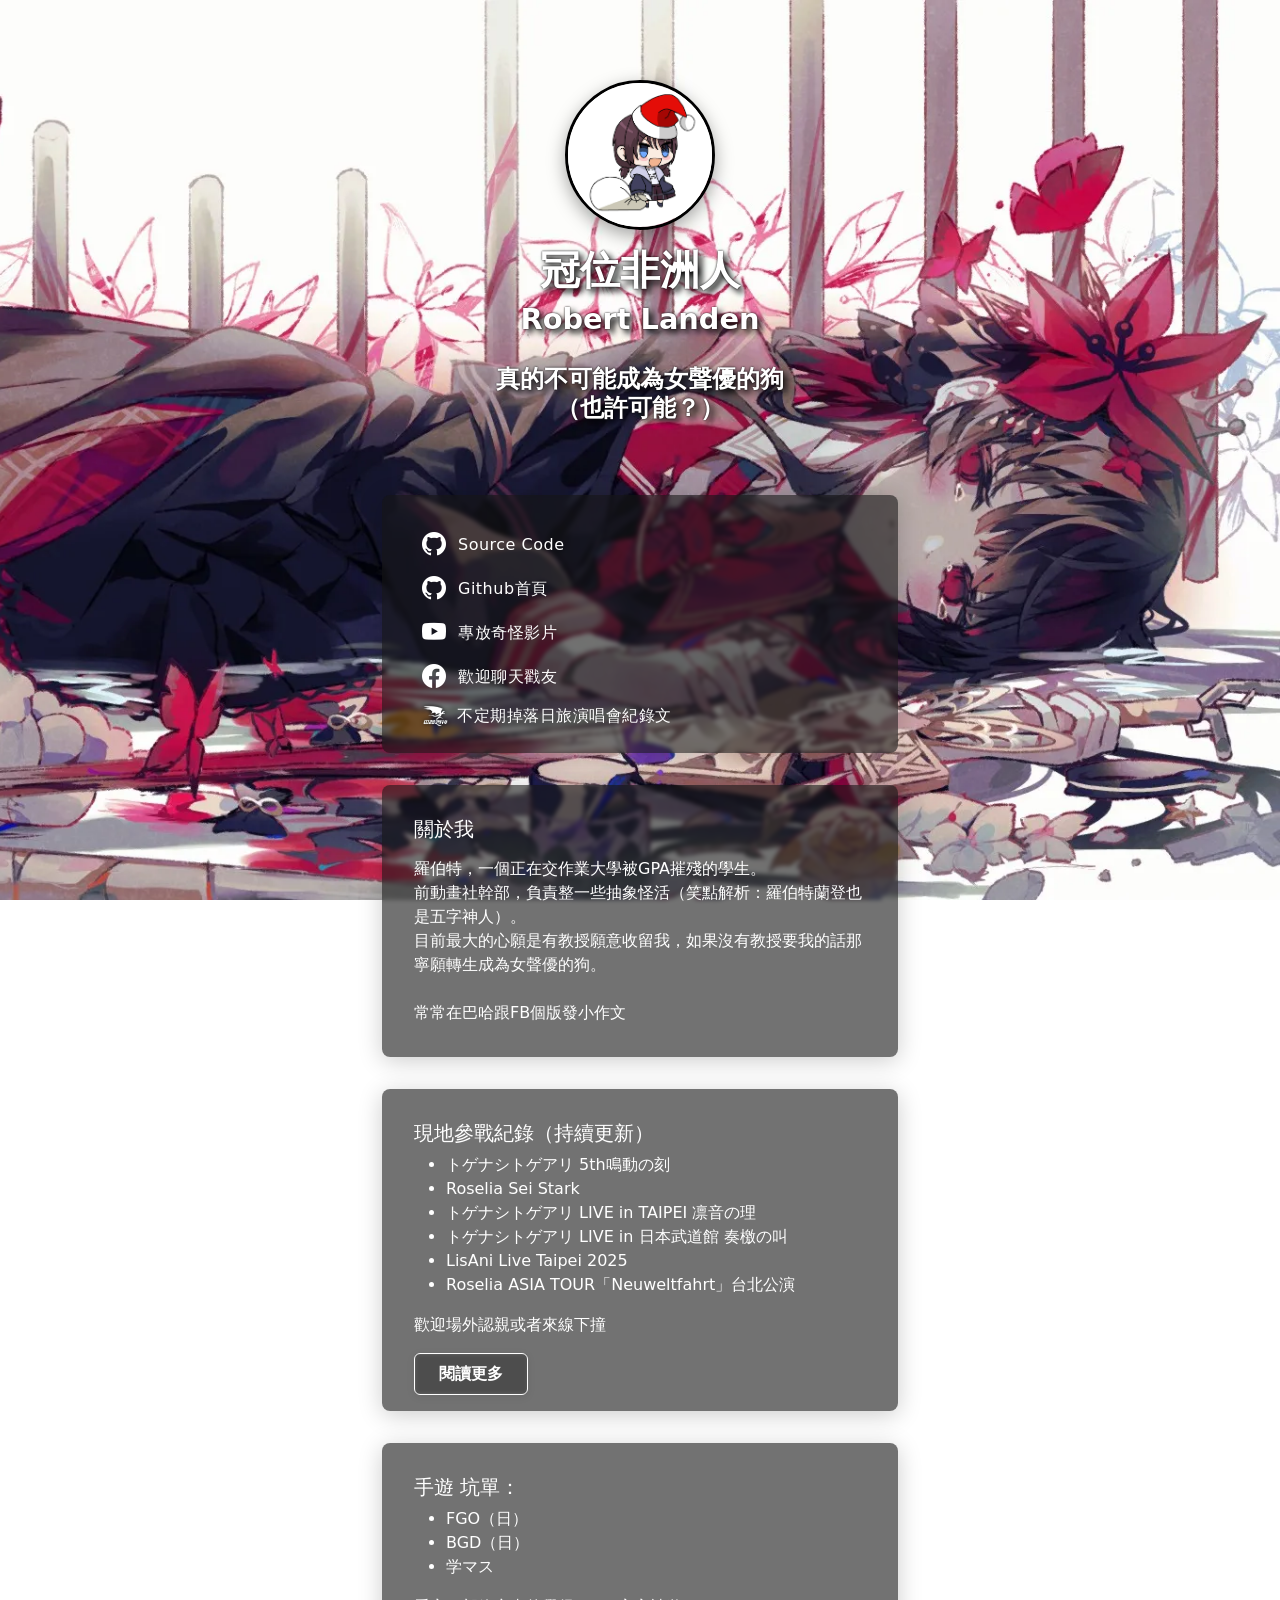
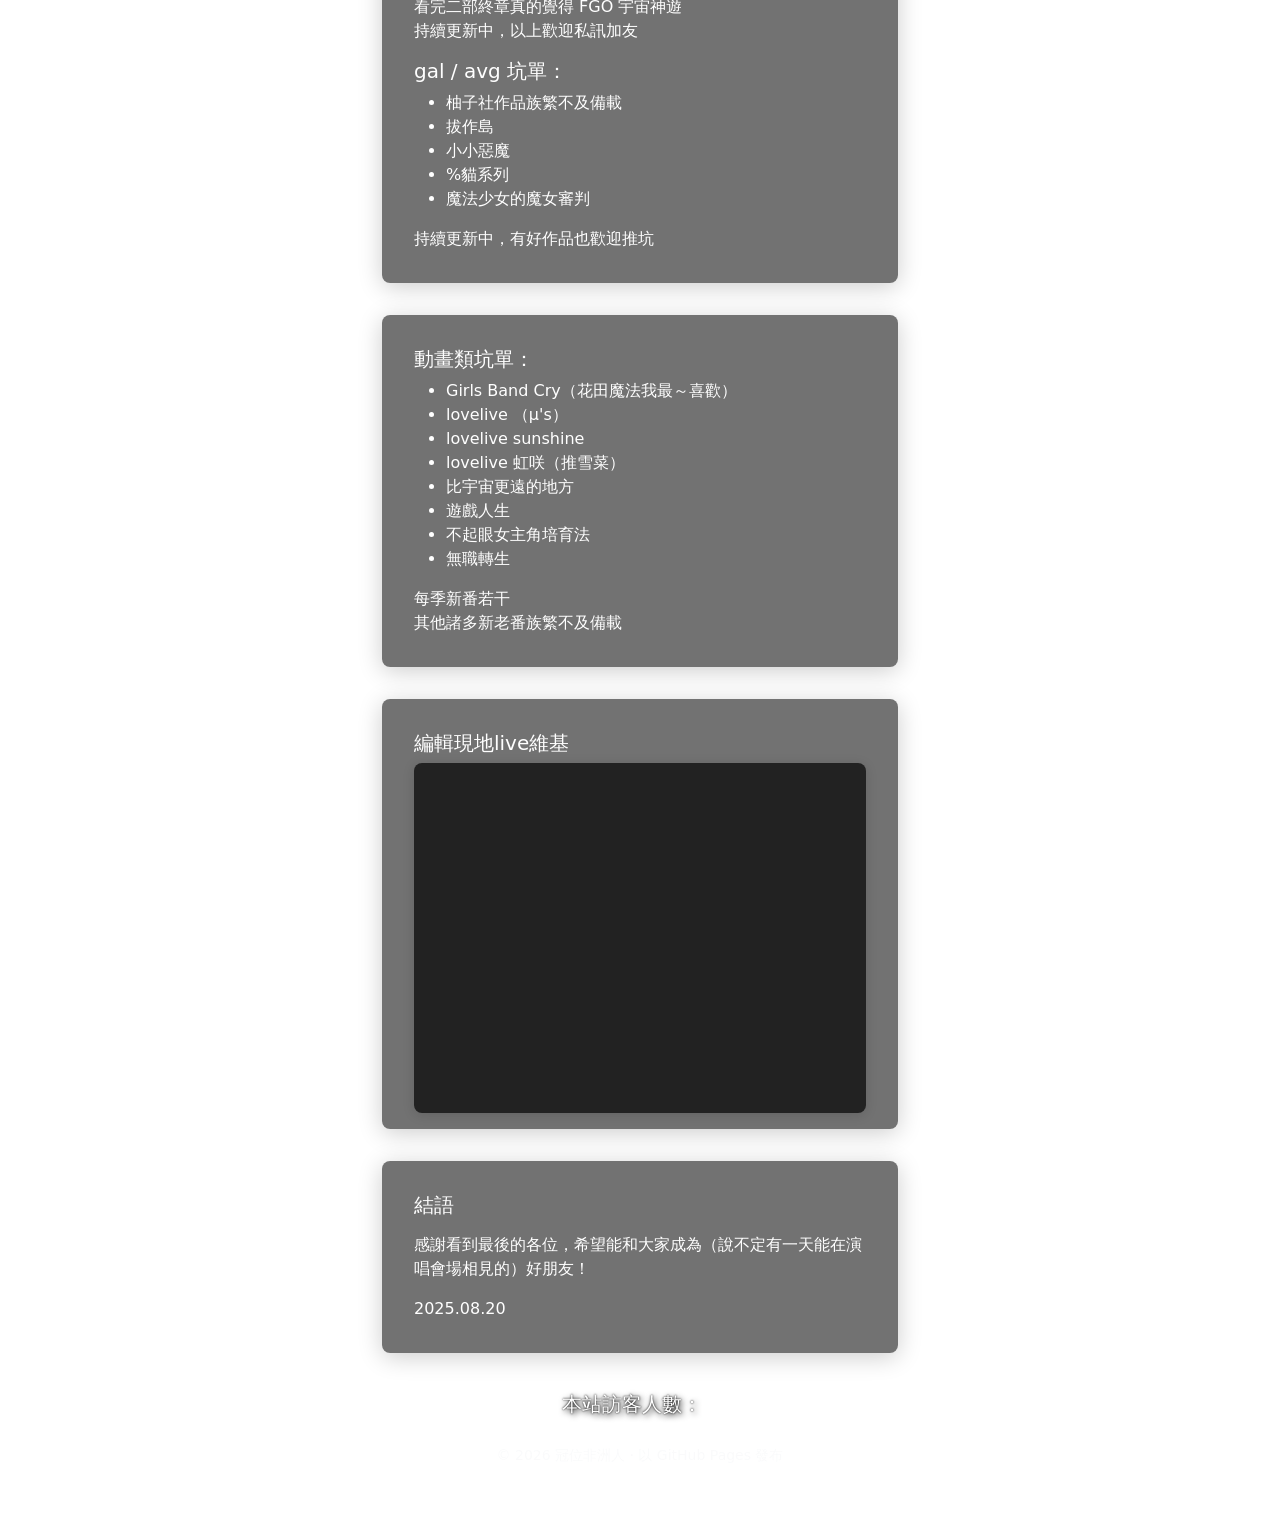
==== index.html @ 4ce4edcc "Update Roselia Live" ====
<!doctype html>
<html lang="zh-Hant">
<head>
  <meta charset="utf-8">
  <meta name="viewport" content="width=device-width, initial-scale=1">
  <title>個人簡介｜冠位非洲人</title>
  <link href="https://cdn.jsdelivr.net/npm/bootstrap@5.3.3/dist/css/bootstrap.min.css" rel="stylesheet">
  <link rel="stylesheet" href="https://cdn.jsdelivr.net/npm/bootstrap-icons@1.11.3/font/bootstrap-icons.min.css">
  <style>
    body {
      background-image: url('assets/profile_bg.webp'); /* 桌面版背景 */
      background-size: cover;
      background-position: right center;
      background-repeat: no-repeat;
      background-attachment: fixed;
      min-height: 100vh;
    }
    .general-block {
      background: rgba(20,20,20,0.6);
      color: #fff;
      border-radius: 0.5rem;
      box-shadow: 0 4px 24px rgba(0,0,0,0.2);
      margin-bottom: 2rem;
      padding: 2rem 2rem 1rem 2rem;
      backdrop-filter: blur(2px);
    }
    .profile-block {
      background: rgba(30,30,30,0);
      color: #fff;
      border-radius: 1.5rem;
      box-shadow: 0 4px 24px rgba(0,0,0,0);
      margin-bottom: 2rem;
      padding: 2rem 1.5rem;
      backdrop-filter: blur(0px);
    }
    .profile-block * {
      font-weight: bold !important;
      text-shadow: 4px 4px 6px #000, 0 0 2px #000;
    }
    .about-social-list {
      list-style: none;
      padding: 0;
      margin: 0;
    }
    .about-social-item {
      display: flex;
      align-items: center;
      margin-bottom: 0.5rem;
      color: #fff;
    }
    .about-social-item i {
      font-size: 1.5rem;
      margin-right: 0.75rem;
      min-width: 1.5rem;
    }
    .about-social-intro {
      font-size: 1rem;
      color: #fff;
      font-weight: 500;
      letter-spacing: 0.5px;
    }
    .litlink-social a {
      color: #fff;
      font-size: 2rem;
      margin: 0 0.5rem;
      transition: color 0.2s;
    }
    .litlink-social a:hover {
      color: #ffd700;
    }
    .litlink-avatar {
      width: 150px;
      height: 150px;
      object-fit: cover;
      border-radius: 50%;
      /*border: 0px solid #fff;*/
      /*black circular frame:*/
      border: 3px solid #000;
      box-shadow: 0 6px 18px rgba(0,0,0,0.35);
      margin-bottom: 1rem;
    }
    .litlink-id {
      font-size: 1.8rem;
      color: #fff;
      margin-top: 0.25rem;
    }
  </style>
</head>
<body>
  <div class="container py-5" style="max-width: 540px;">
    <!-- Profile Block -->
    <div class="profile-block text-center">
      <!-- <img src="assets/rina.webp" alt="個人照片" class="litlink-avatar" onerror="this.style.display='none'"> -->
      <img src="assets/nina_padoru.webp" alt="個人照片" class="litlink-avatar" onerror="this.style.display='none'">
      <h1 class="h1 mb-1">冠位非洲人</h1>
      <div class="litlink-id">Robert Landen</div>
      <p class="h4 mt-4">真的不可能成為女聲優的狗<br>（也許可能？）</p>
    </div>
    <!-- Social Links Block -->
    <div class="general-block text-center litlink-social">
      <ul class="about-social-list">
        <li class="about-social-item">
          <a href="https://github.com/kevinwei1029/kevinwei1029.github.io" target="_blank" style="display:flex;align-items:center;text-decoration:none;color:#fff;">
            <i class="bi bi-github"></i><span class="about-social-intro">Source Code</span>
          </a>
        </li>
        <li class="about-social-item">
          <a href="https://github.com/kevinwei1029" target="_blank" style="display:flex;align-items:center;text-decoration:none;color:#fff;">
            <i class="bi bi-github"></i><span class="about-social-intro">Github首頁</span>
          </a>
        </li>
        <li class="about-social-item">
          <a href="https://www.youtube.com/@kevinwei4136/videos" target="_blank" style="display:flex;align-items:center;text-decoration:none;color:#fff;">
            <i class="bi bi-youtube"></i><span class="about-social-intro">專放奇怪影片</span>
          </a>
        </li>
        <li class="about-social-item">
          <a href="https://www.facebook.com/robert.landen.583" target="_blank" style="display:flex;align-items:center;text-decoration:none;color:#fff;">
            <i class="bi bi-facebook"></i><span class="about-social-intro">歡迎聊天戳友</span>
          </a>
        </li>
        <li class="about-social-item">
          <a href="https://home.gamer.com.tw/profile/index_creation.php?owner=Kevin0256" target="_blank" style="display:flex;align-items:center;text-decoration:none;color:#fff;">
            <img src="assets/bahaLOGO_1.png" alt="巴哈姆特LOGO" style="width: 1.65rem; height: 1.65rem; margin-right: 0.55rem; display: inline-block; vertical-align: middle; filter: drop-shadow(0 0 2px #000);">
            <span class="about-social-intro">不定期掉落日旅演唱會紀錄文</span>
          </a>
        </li>
      </ul>
    </div>
    <!-- About Block -->
    <div class="general-block">
      <h2 class="h5">關於我</h2>
      <p class="mt-3">羅伯特，一個正在交作業大學被GPA摧殘的學生。<br>
        前動畫社幹部，負責整一些抽象怪活（笑點解析：羅伯特蘭登也是五字神人）。<br>
        目前最大的心願是有教授願意收留我，如果沒有教授要我的話那寧願轉生成為女聲優的狗。<br>
        <br>
        常常在巴哈跟FB個版發小作文
      </p>
    </div>
    <!-- Activities Block -->
    <div class="general-block">
      <h2 class="h5">現地參戰紀錄（持續更新）</h2>
      <ul>
        <li>トゲナシトゲアリ 5th鳴動の刻</li>
        <li>Roselia Sei Stark</li>
        <li>トゲナシトゲアリ LIVE in TAIPEI 凛音の理</li>
        <li>トゲナシトゲアリ LIVE in 日本武道館 奏檄の叫</li>
        <li>LisAni Live Taipei 2025</li>
        <li>Roselia ASIA TOUR「Neuweltfahrt」台北公演</li>
      </ul>
        <p>歡迎場外認親或者來線下撞</p>
        <a href="docs/live.html" class="btn btn-outline-light" style="background:rgba(255,255,255,0.1);border:1.5px solid #fff;color:#fff;font-weight:bold;backdrop-filter:blur(2px);box-shadow:0 2px 8px rgba(0,0,0,0.08);padding:0.5rem 1.5rem;transition:background 0.2s;">
            閱讀更多
        </a>
    </div>
    <!-- Games Block -->
    <div class="general-block">
      <h2 class="h5">手遊 坑單：</h2>
      <ul>
        <li>FGO（日）</li>
        <li>BGD（日）</li>
        <li>学マス</li>
      </ul>
        <p>看完二部終章真的覺得 FGO 宇宙神遊<br>持續更新中，以上歡迎私訊加友</p>
      <h2 class="h5">gal / avg 坑單：</h2>
      <ul>
        <li>柚子社作品族繁不及備載</li>
        <li>拔作島</li>
        <li>小小惡魔</li>
        <li>%貓系列</li>
        <li>魔法少女的魔女審判</li>
      </ul>
        <p>持續更新中，有好作品也歡迎推坑</p>
    </div>
    <!-- Anime Block -->
    <div class="general-block">
      <h2 class="h5">動畫類坑單：</h2>
      <ul>
        <li>Girls Band Cry（花田魔法我最～喜歡）</li>
        <li>lovelive （μ's）</li>
        <li>lovelive sunshine</li>
        <li>lovelive 虹咲（推雪菜）</li>
        <li>比宇宙更遠的地方</li>
        <li>遊戲人生</li>
        <li>不起眼女主角培育法</li>
        <li>無職轉生</li>
        </ul>
      <p>每季新番若干<br>
      其他諸多新老番族繁不及備載</p>
    </div>
    <!-- Embed Website Block -->
    <div class="general-block">
      <h2 class="h5">編輯現地live維基</h2>
      <div style="width:100%;height:350px;overflow:hidden;border-radius:0.5rem;box-shadow:0 2px 12px rgba(0,0,0,0.15);background:#222;">
        <iframe src="https://live.canaria.cc" style="width:100%;height:100%;border:none;" allowfullscreen loading="lazy"></iframe>
      </div>
    </div>
    <!-- Ending Block -->
    <div class="general-block">
      <h2 class="h5">結語</h2>
      <p class="mt-3">感謝看到最後的各位，希望能和大家成為（說不定有一天能在演唱會場相見的）好朋友！</p>
      <p class="mt-3" id="lastUpdateDate">載入中...</p>
    </div>
    <!-- Visitor Counter Block -->
    <div class="litlink-block text-center" style="margin-bottom:1.5rem;">
  <span class="h5" style="color:#fff;margin-right:0.5rem;text-shadow:2px 2px 6px #000,0 0 2px #000;">本站訪客人數：</span>
  <span id="busuanzi_value_site_uv" style="font-size:1.5rem;font-weight:bold;color:#fff;margin-left:0.5rem;text-shadow:2px 2px 6px #000,0 0 2px #000;"></span>
    </div>
    <!-- Footer -->
    <div class="text-center text-light small mt-4" style="opacity:0.7;">
      © <span id="y"></span> 冠位非洲人 · 以 GitHub Pages 發布
    </div>
  </div>
  <script src="https://cdn.jsdelivr.net/npm/bootstrap@5.3.3/dist/js/bootstrap.bundle.min.js"></script>
  <script src="https://busuanzi.ibruce.info/busuanzi/2.3/busuanzi.pure.mini.js"></script>
  <script>
    document.getElementById('y').textContent=new Date().getFullYear();

    // 透過 GitHub API 獲取倉庫最後更新時間
    fetch('https://api.github.com/repos/kevinwei1029/kevinwei1029.github.io')
      .then(response => response.json())
      .then(data => {
        const lastUpdate = new Date(data.updated_at);
        const formattedDate = lastUpdate.getFullYear() + '.' +
          String(lastUpdate.getMonth() + 1).padStart(2, '0') + '.' +
          String(lastUpdate.getDate()).padStart(2, '0');
        document.getElementById('lastUpdateDate').textContent = formattedDate;
      })
      .catch(error => {
        console.error('無法獲取更新時間:', error);
        document.getElementById('lastUpdateDate').textContent = '2025.08.20';
      });
  </script>
</body>
</html>
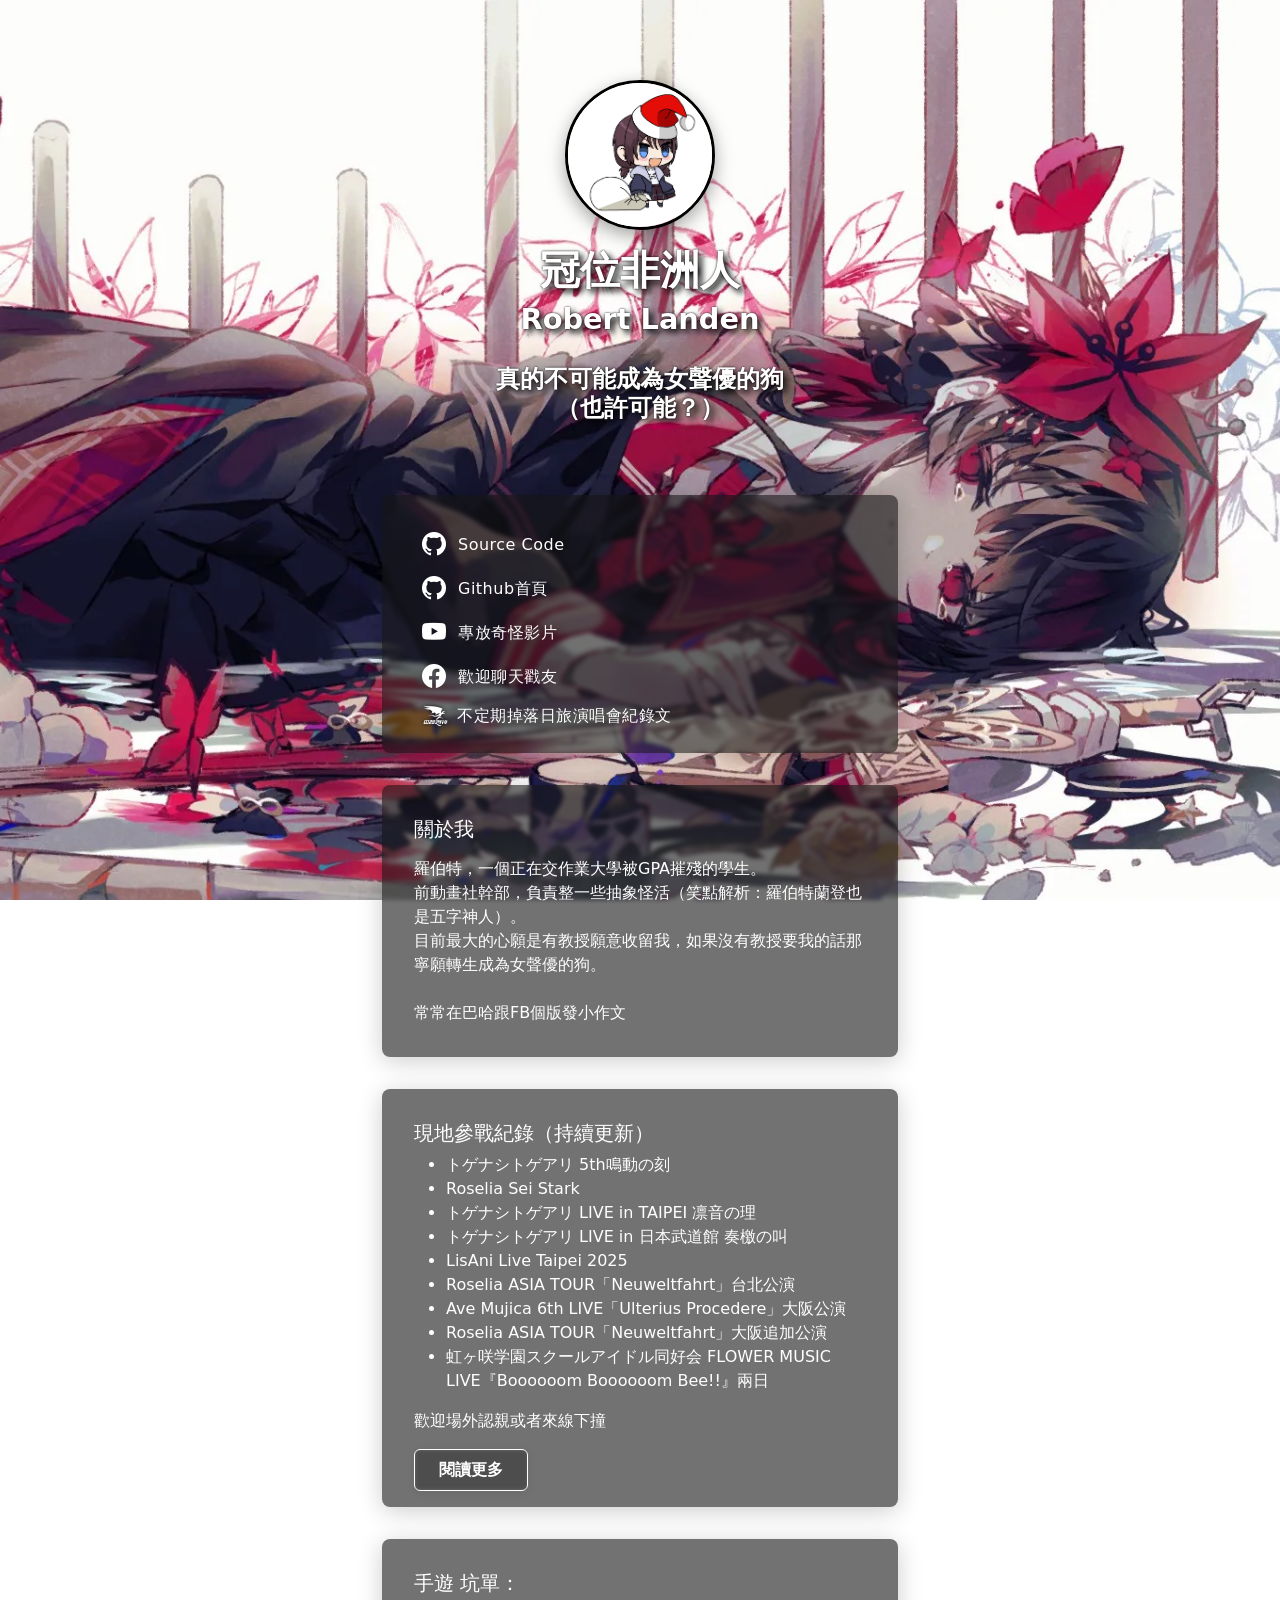
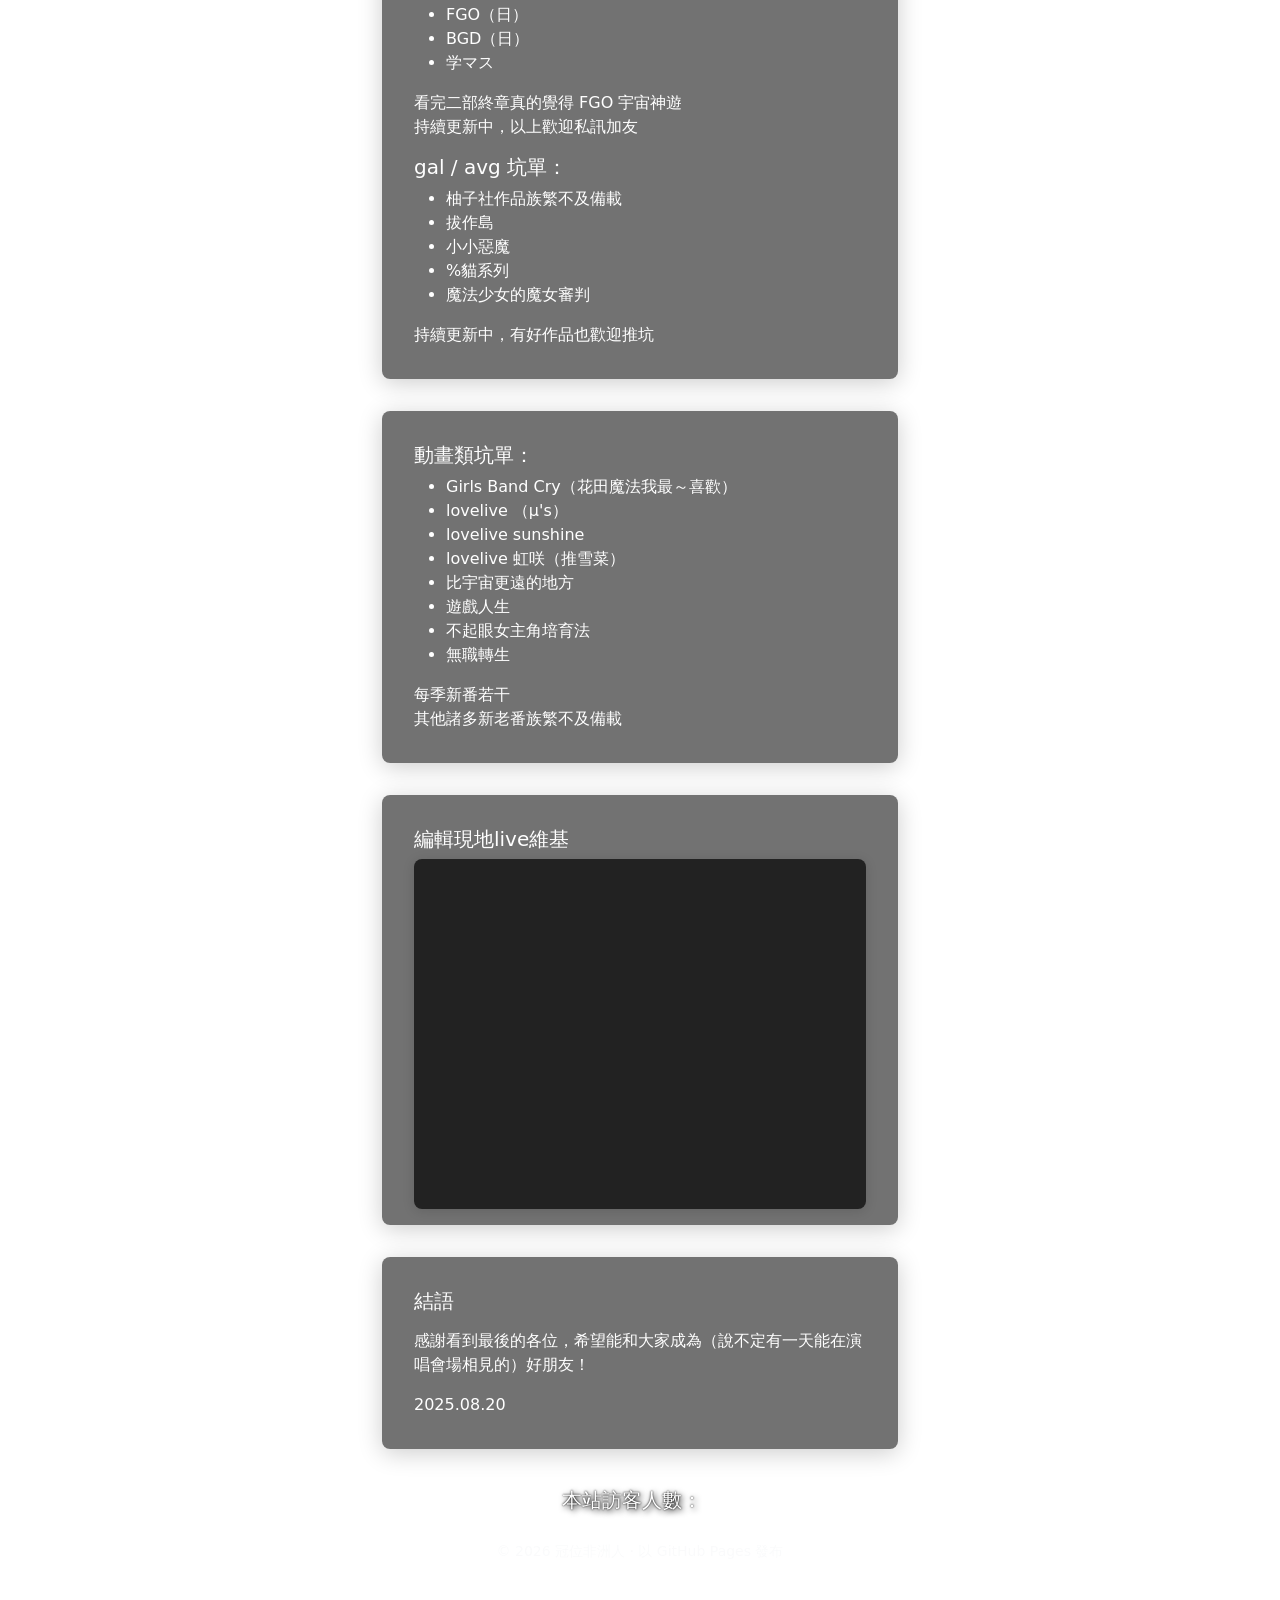
==== commit 403a7c53: "Update Lives" ====
--- a/index.html
+++ b/index.html
@@ -147,6 +147,9 @@
         <li>トゲナシトゲアリ LIVE in 日本武道館 奏檄の叫</li>
         <li>LisAni Live Taipei 2025</li>
         <li>Roselia ASIA TOUR「Neuweltfahrt」台北公演</li>
+        <li>Ave Mujica 6th LIVE「Ulterius Procedere」大阪公演</li>
+        <li>Roselia ASIA TOUR「Neuweltfahrt」大阪追加公演</li>
+        <li>虹ヶ咲学園スクールアイドル同好会 FLOWER MUSIC LIVE『Boooooom Boooooom Bee!!』兩日</li>
       </ul>
         <p>歡迎場外認親或者來線下撞</p>
         <a href="docs/live.html" class="btn btn-outline-light" style="background:rgba(255,255,255,0.1);border:1.5px solid #fff;color:#fff;font-weight:bold;backdrop-filter:blur(2px);box-shadow:0 2px 8px rgba(0,0,0,0.08);padding:0.5rem 1.5rem;transition:background 0.2s;">
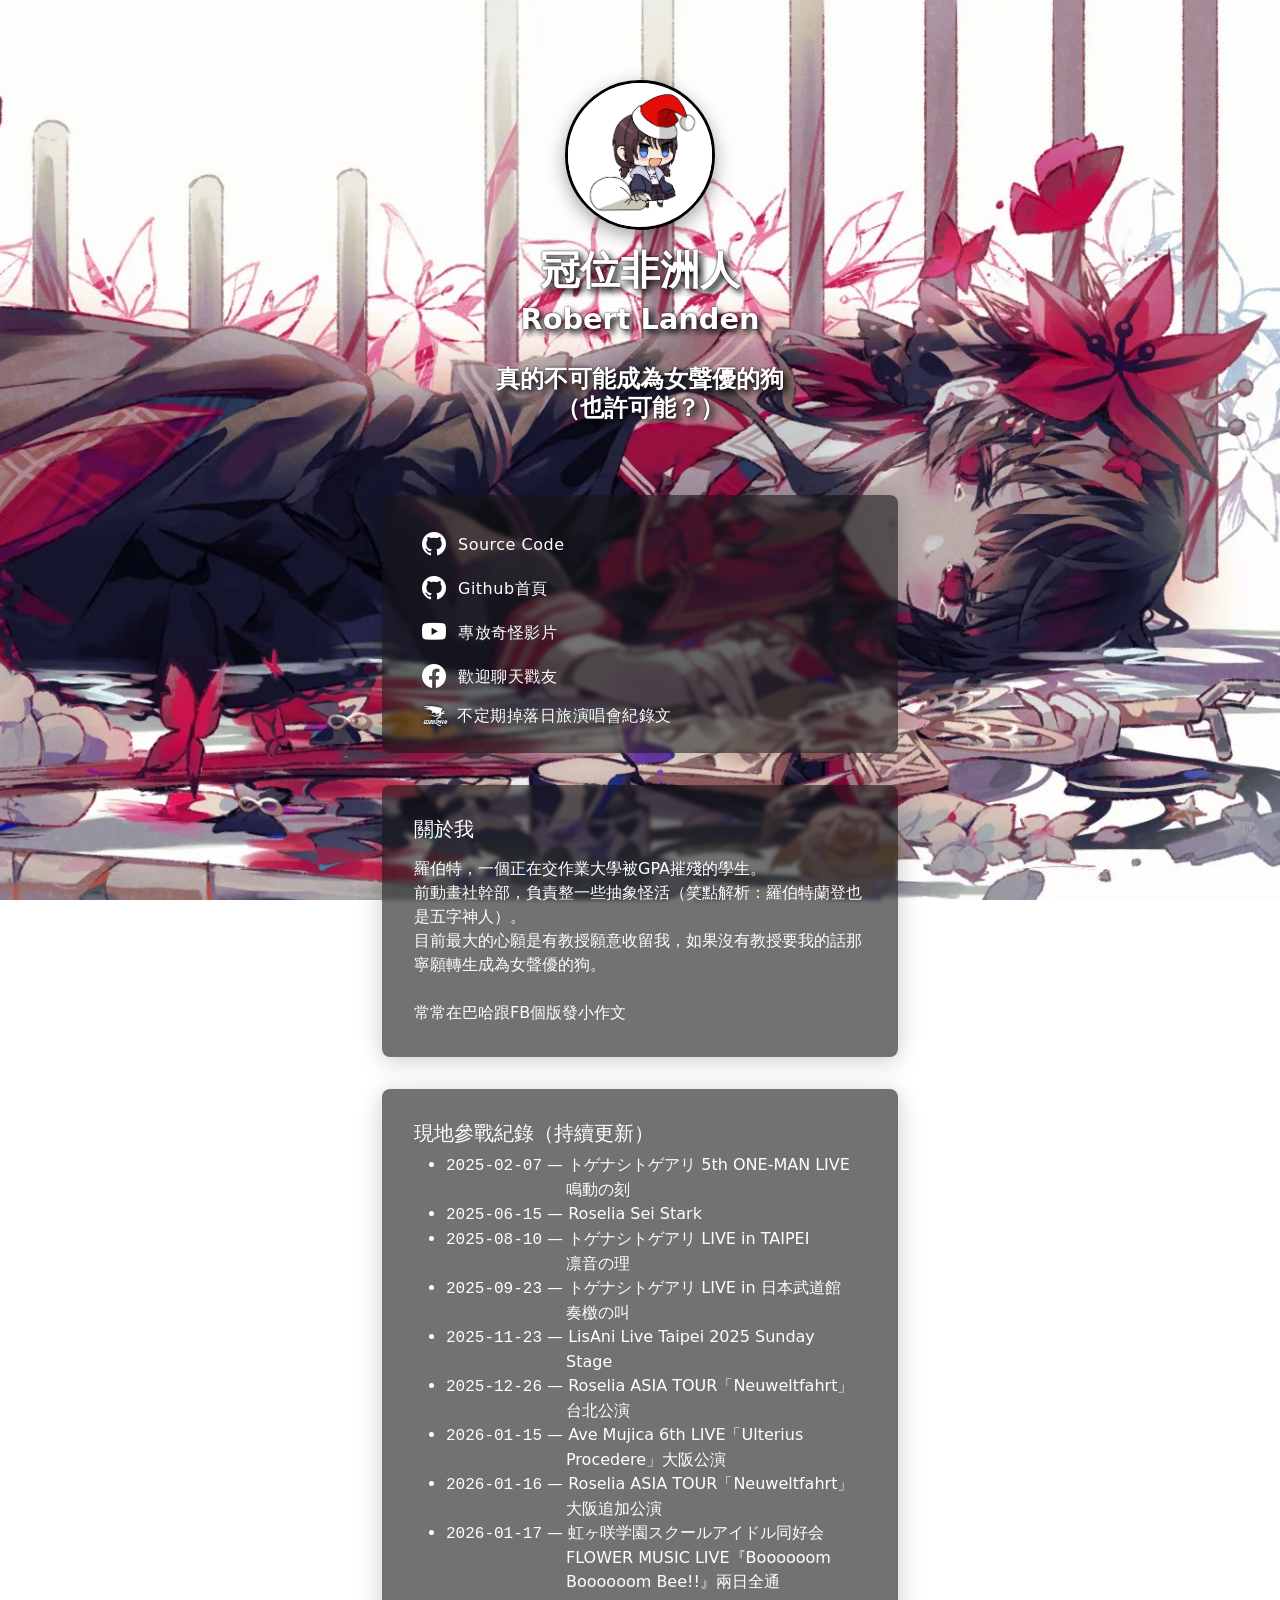
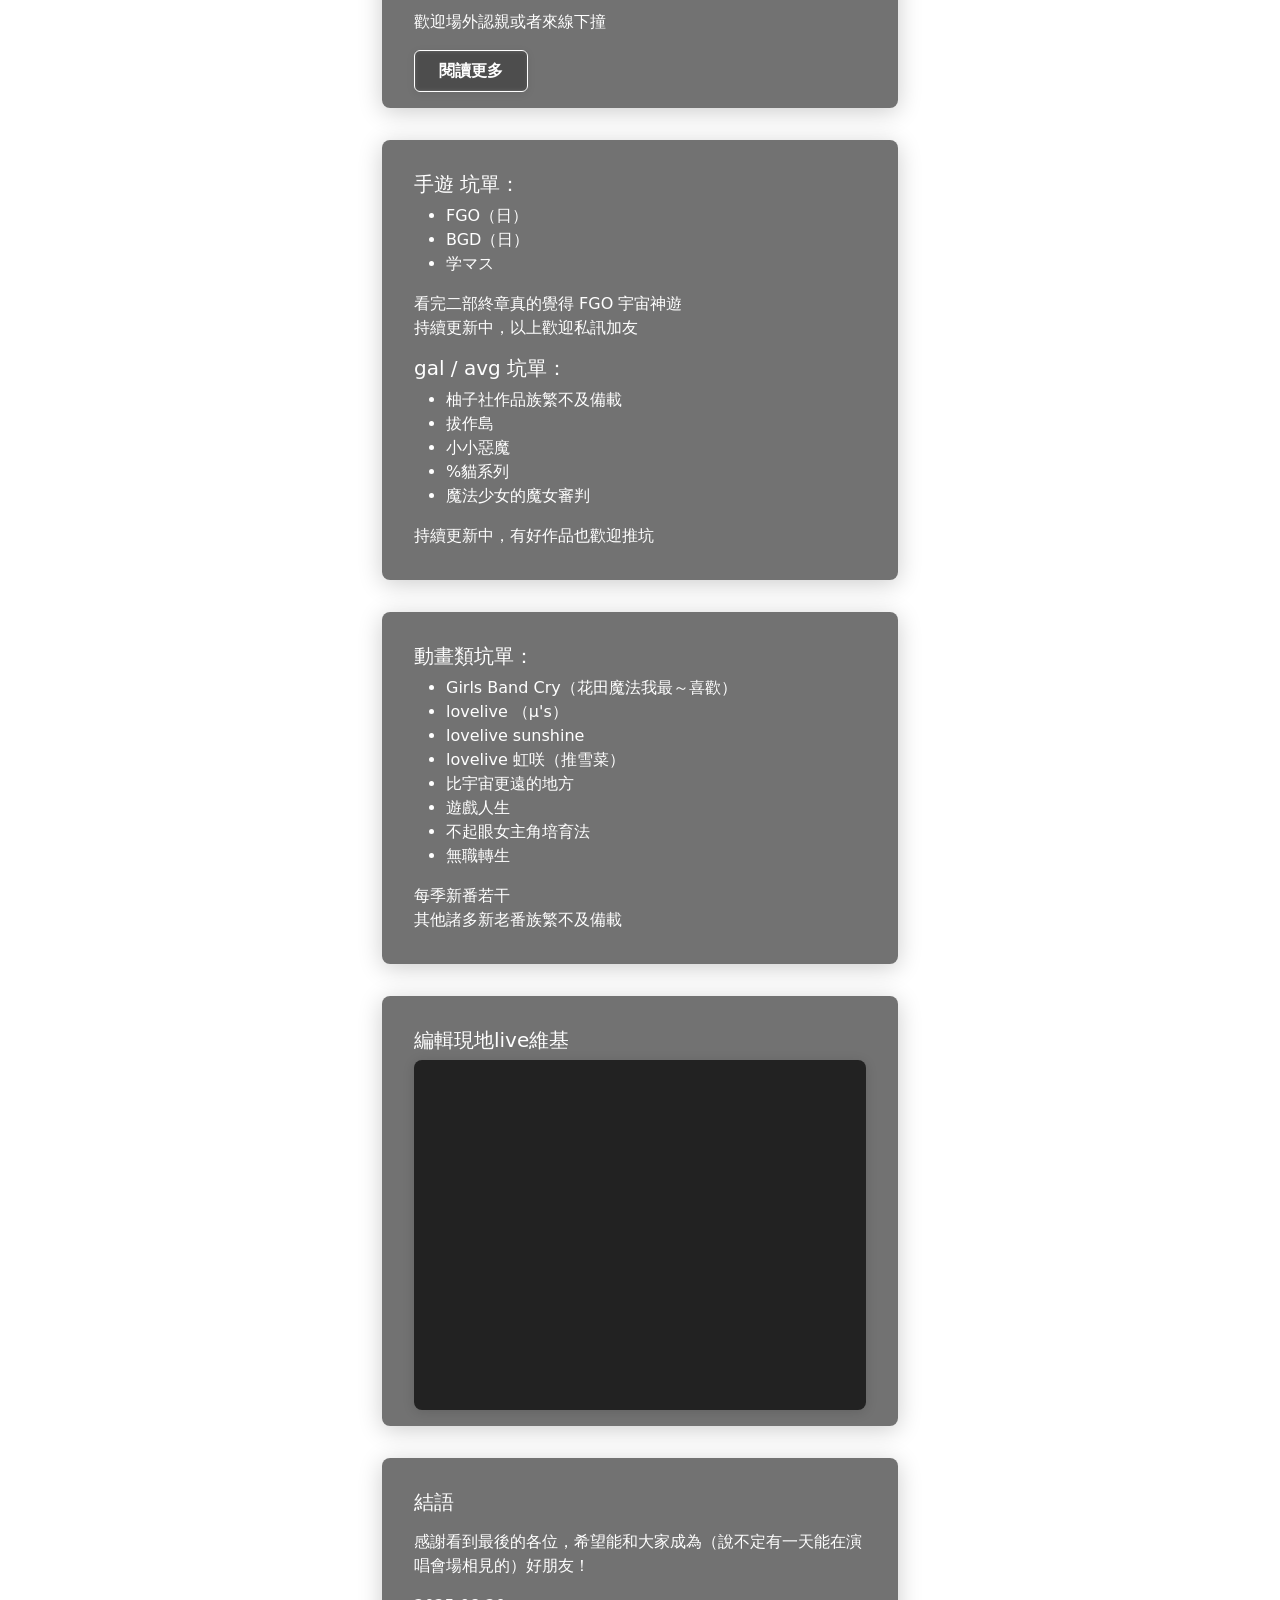
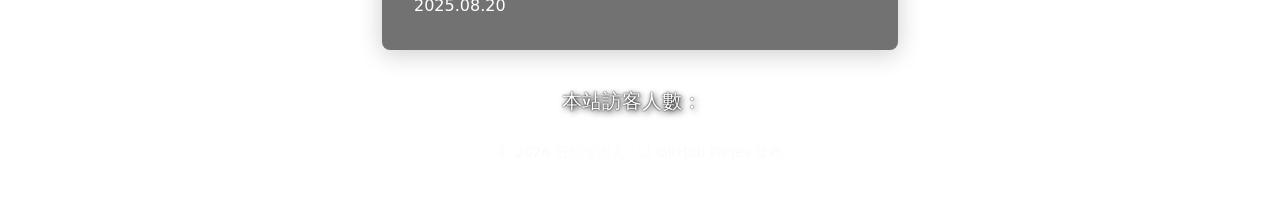
==== commit 0931750c: "visual arrangement" ====
--- a/index.html
+++ b/index.html
@@ -84,6 +84,10 @@
       color: #fff;
       margin-top: 0.25rem;
     }
+    .live-list li {
+      padding-left: 120px;
+      text-indent: -120px;
+    }
   </style>
 </head>
 <body>
@@ -140,16 +144,16 @@
     <!-- Activities Block -->
     <div class="general-block">
       <h2 class="h5">現地參戰紀錄（持續更新）</h2>
-      <ul>
-        <li>トゲナシトゲアリ 5th鳴動の刻</li>
-        <li>Roselia Sei Stark</li>
-        <li>トゲナシトゲアリ LIVE in TAIPEI 凛音の理</li>
-        <li>トゲナシトゲアリ LIVE in 日本武道館 奏檄の叫</li>
-        <li>LisAni Live Taipei 2025</li>
-        <li>Roselia ASIA TOUR「Neuweltfahrt」台北公演</li>
-        <li>Ave Mujica 6th LIVE「Ulterius Procedere」大阪公演</li>
-        <li>Roselia ASIA TOUR「Neuweltfahrt」大阪追加公演</li>
-        <li>虹ヶ咲学園スクールアイドル同好会 FLOWER MUSIC LIVE『Boooooom Boooooom Bee!!』兩日</li>
+      <ul class="live-list">
+        <li><span style="font-family: 'Courier New', monospace;">2025-02-07</span> — トゲナシトゲアリ 5th ONE-MAN LIVE <br>鳴動の刻</li>
+        <li><span style="font-family: 'Courier New', monospace;">2025-06-15</span> — Roselia Sei Stark</li>
+        <li><span style="font-family: 'Courier New', monospace;">2025-08-10</span> — トゲナシトゲアリ LIVE in TAIPEI <br>凛音の理</li>
+        <li><span style="font-family: 'Courier New', monospace;">2025-09-23</span> — トゲナシトゲアリ LIVE in 日本武道館 <br>奏檄の叫</li>
+        <li><span style="font-family: 'Courier New', monospace;">2025-11-23</span> — LisAni Live Taipei 2025 Sunday Stage</li>
+        <li><span style="font-family: 'Courier New', monospace;">2025-12-26</span> — Roselia ASIA TOUR「Neuweltfahrt」<br>台北公演</li>
+        <li><span style="font-family: 'Courier New', monospace;">2026-01-15</span> — Ave Mujica 6th LIVE「Ulterius Procedere」大阪公演</li>
+        <li><span style="font-family: 'Courier New', monospace;">2026-01-16</span> — Roselia ASIA TOUR「Neuweltfahrt」<br>大阪追加公演</li>
+        <li><span style="font-family: 'Courier New', monospace;">2026-01-17</span> — 虹ヶ咲学園スクールアイドル同好会 FLOWER MUSIC LIVE『Boooooom Boooooom Bee!!』兩日全通</li>
       </ul>
         <p>歡迎場外認親或者來線下撞</p>
         <a href="docs/live.html" class="btn btn-outline-light" style="background:rgba(255,255,255,0.1);border:1.5px solid #fff;color:#fff;font-weight:bold;backdrop-filter:blur(2px);box-shadow:0 2px 8px rgba(0,0,0,0.08);padding:0.5rem 1.5rem;transition:background 0.2s;">
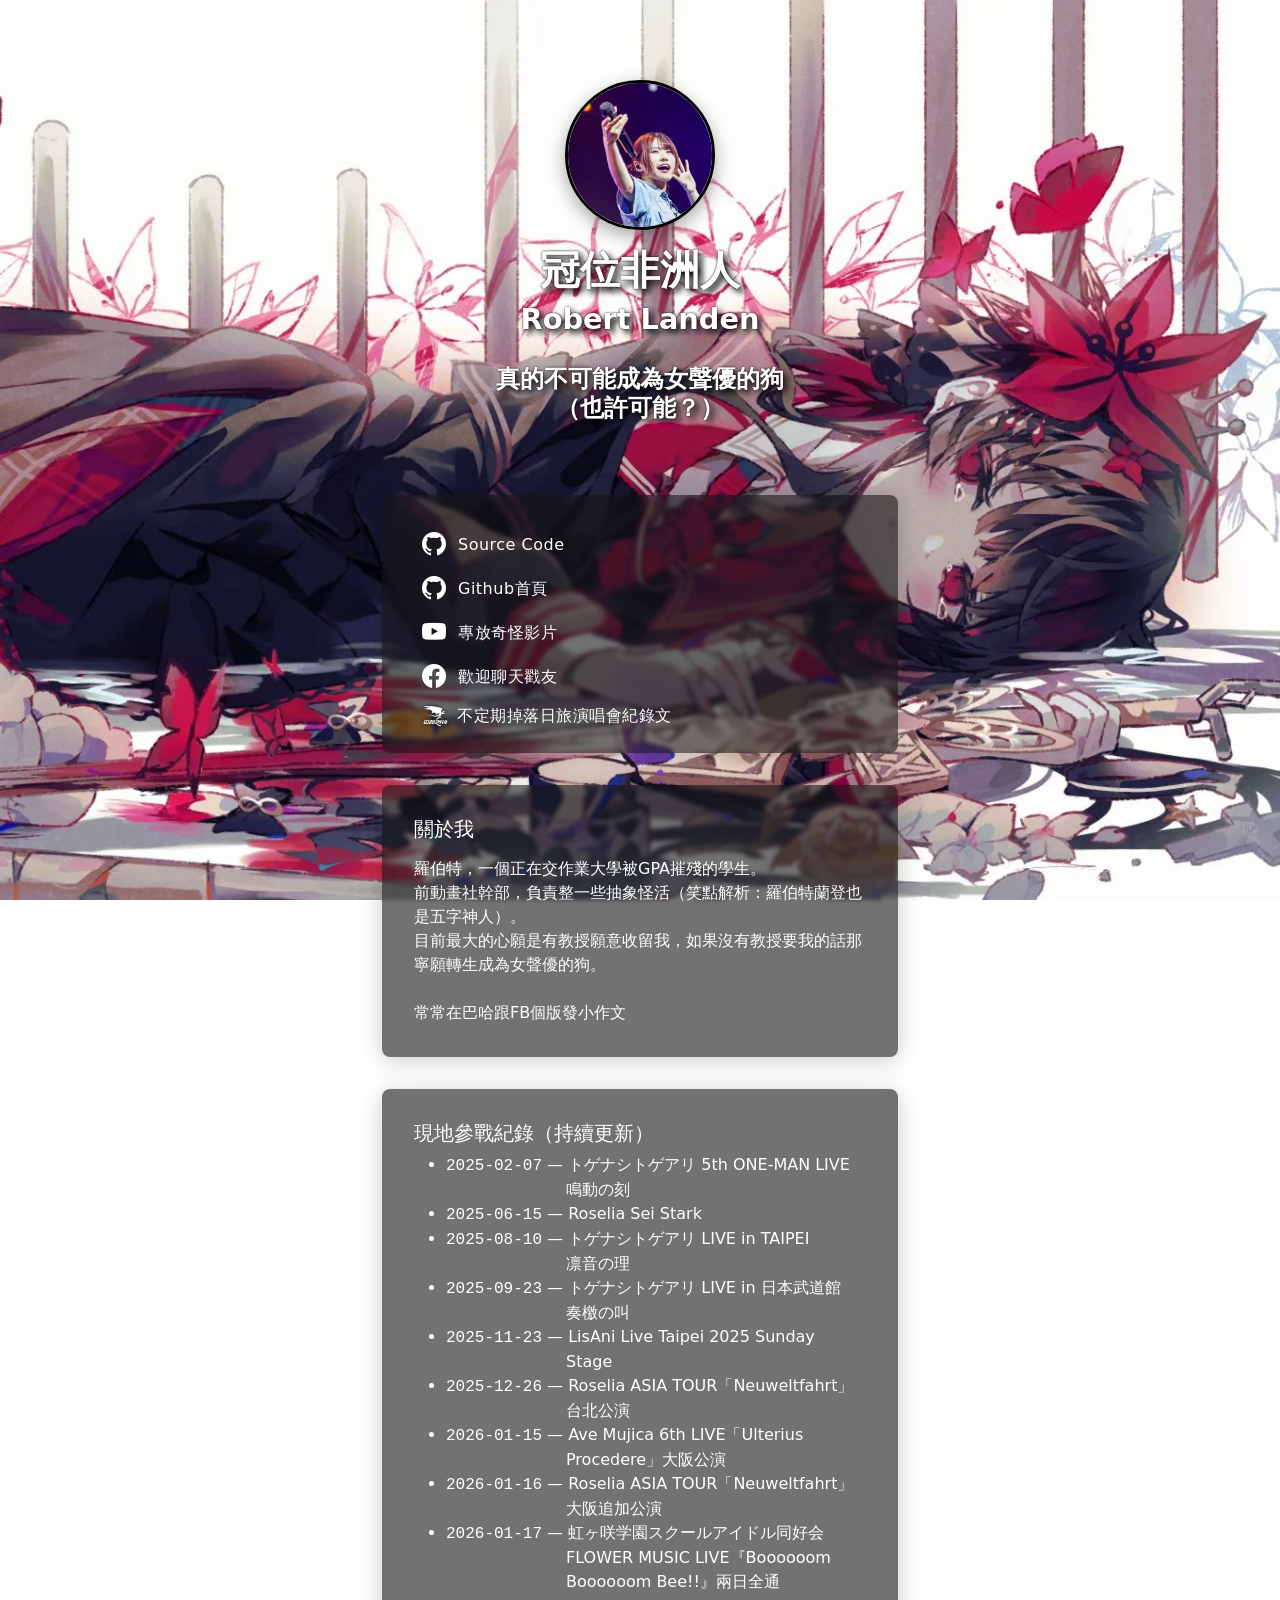
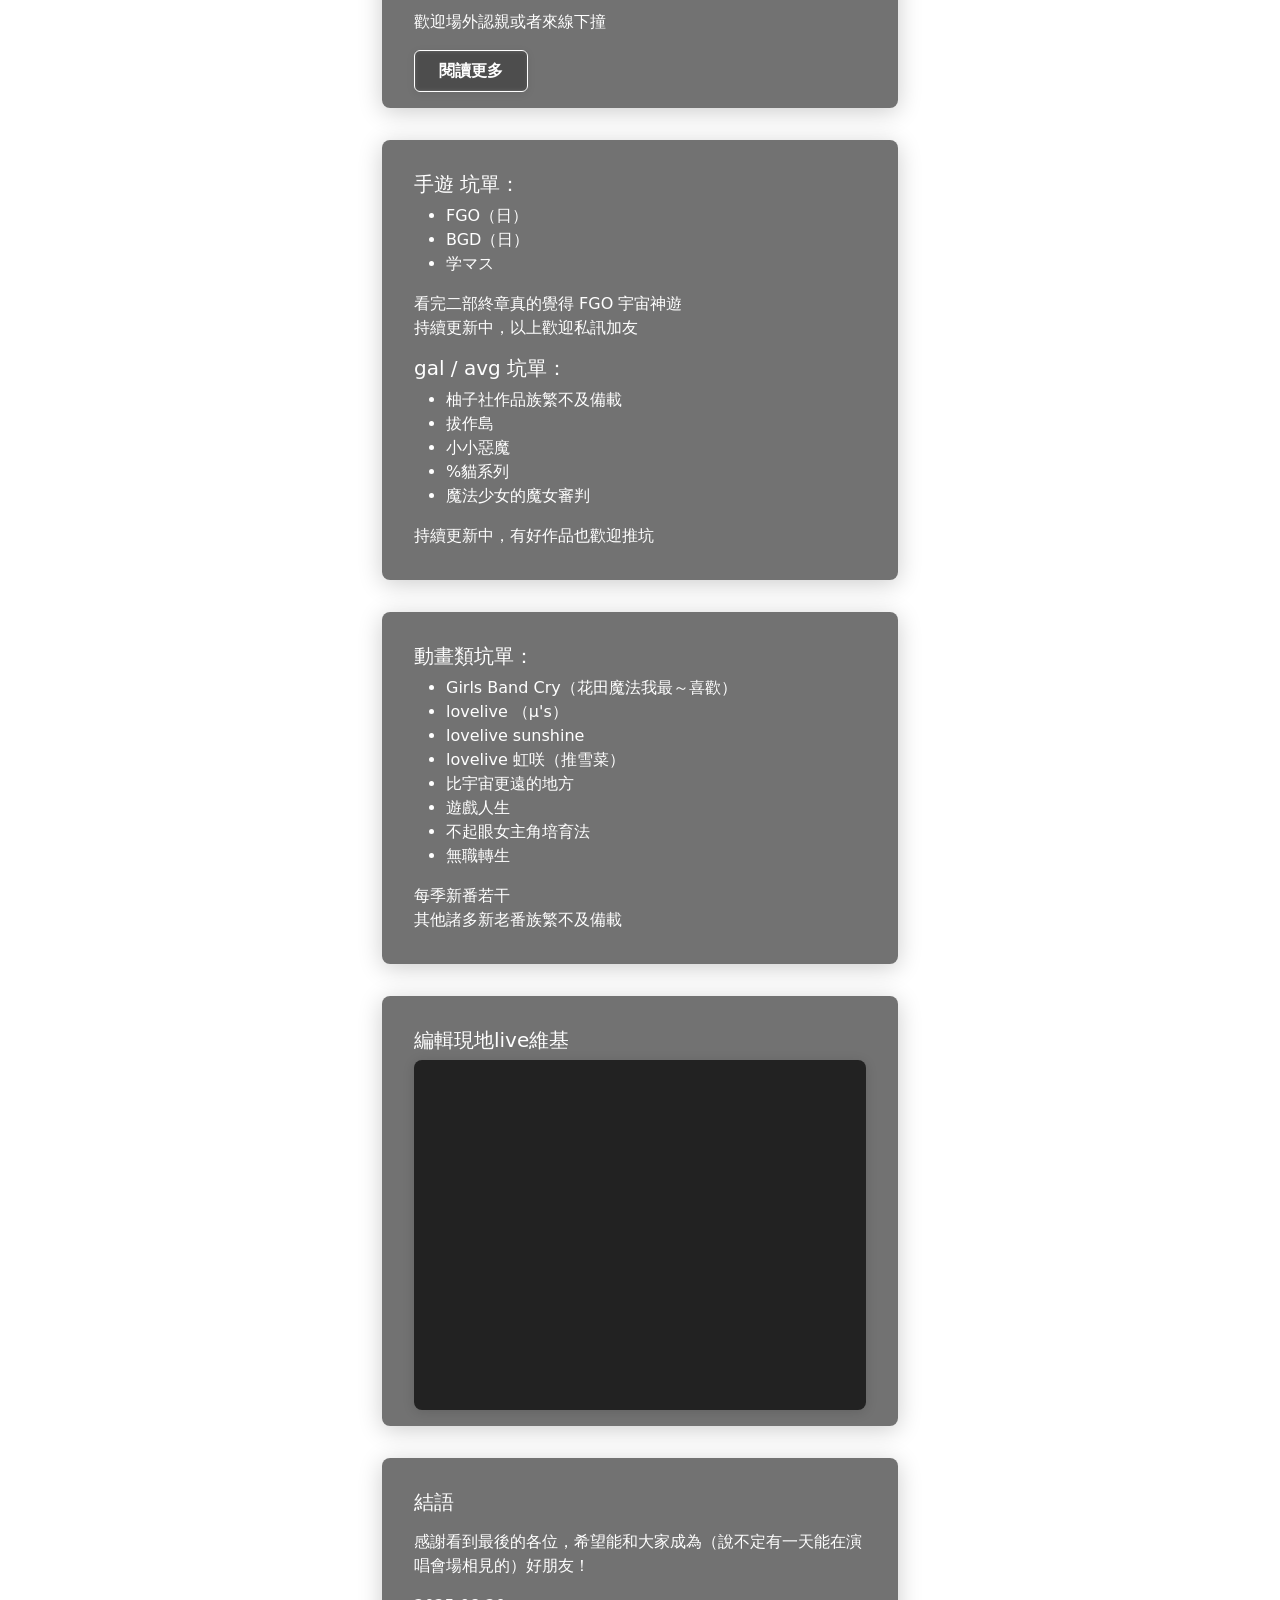
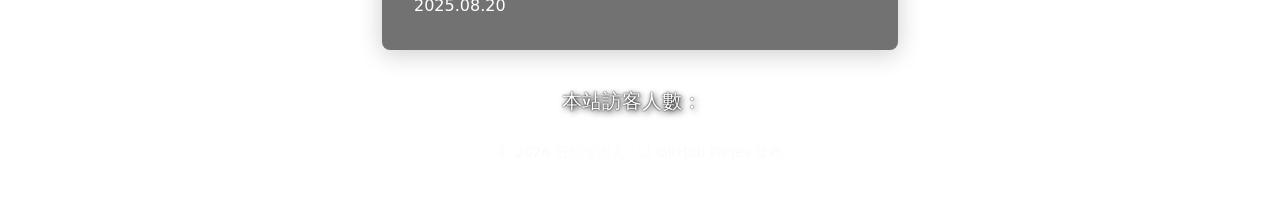
==== commit 077d9078: "Replace Photo" ====
--- a/index.html
+++ b/index.html
@@ -95,7 +95,7 @@
     <!-- Profile Block -->
     <div class="profile-block text-center">
       <!-- <img src="assets/rina.webp" alt="個人照片" class="litlink-avatar" onerror="this.style.display='none'"> -->
-      <img src="assets/nina_padoru.webp" alt="個人照片" class="litlink-avatar" onerror="this.style.display='none'">
+      <img src="assets/rina.webp" alt="個人照片" class="litlink-avatar" onerror="this.style.display='none'">
       <h1 class="h1 mb-1">冠位非洲人</h1>
       <div class="litlink-id">Robert Landen</div>
       <p class="h4 mt-4">真的不可能成為女聲優的狗<br>（也許可能？）</p>
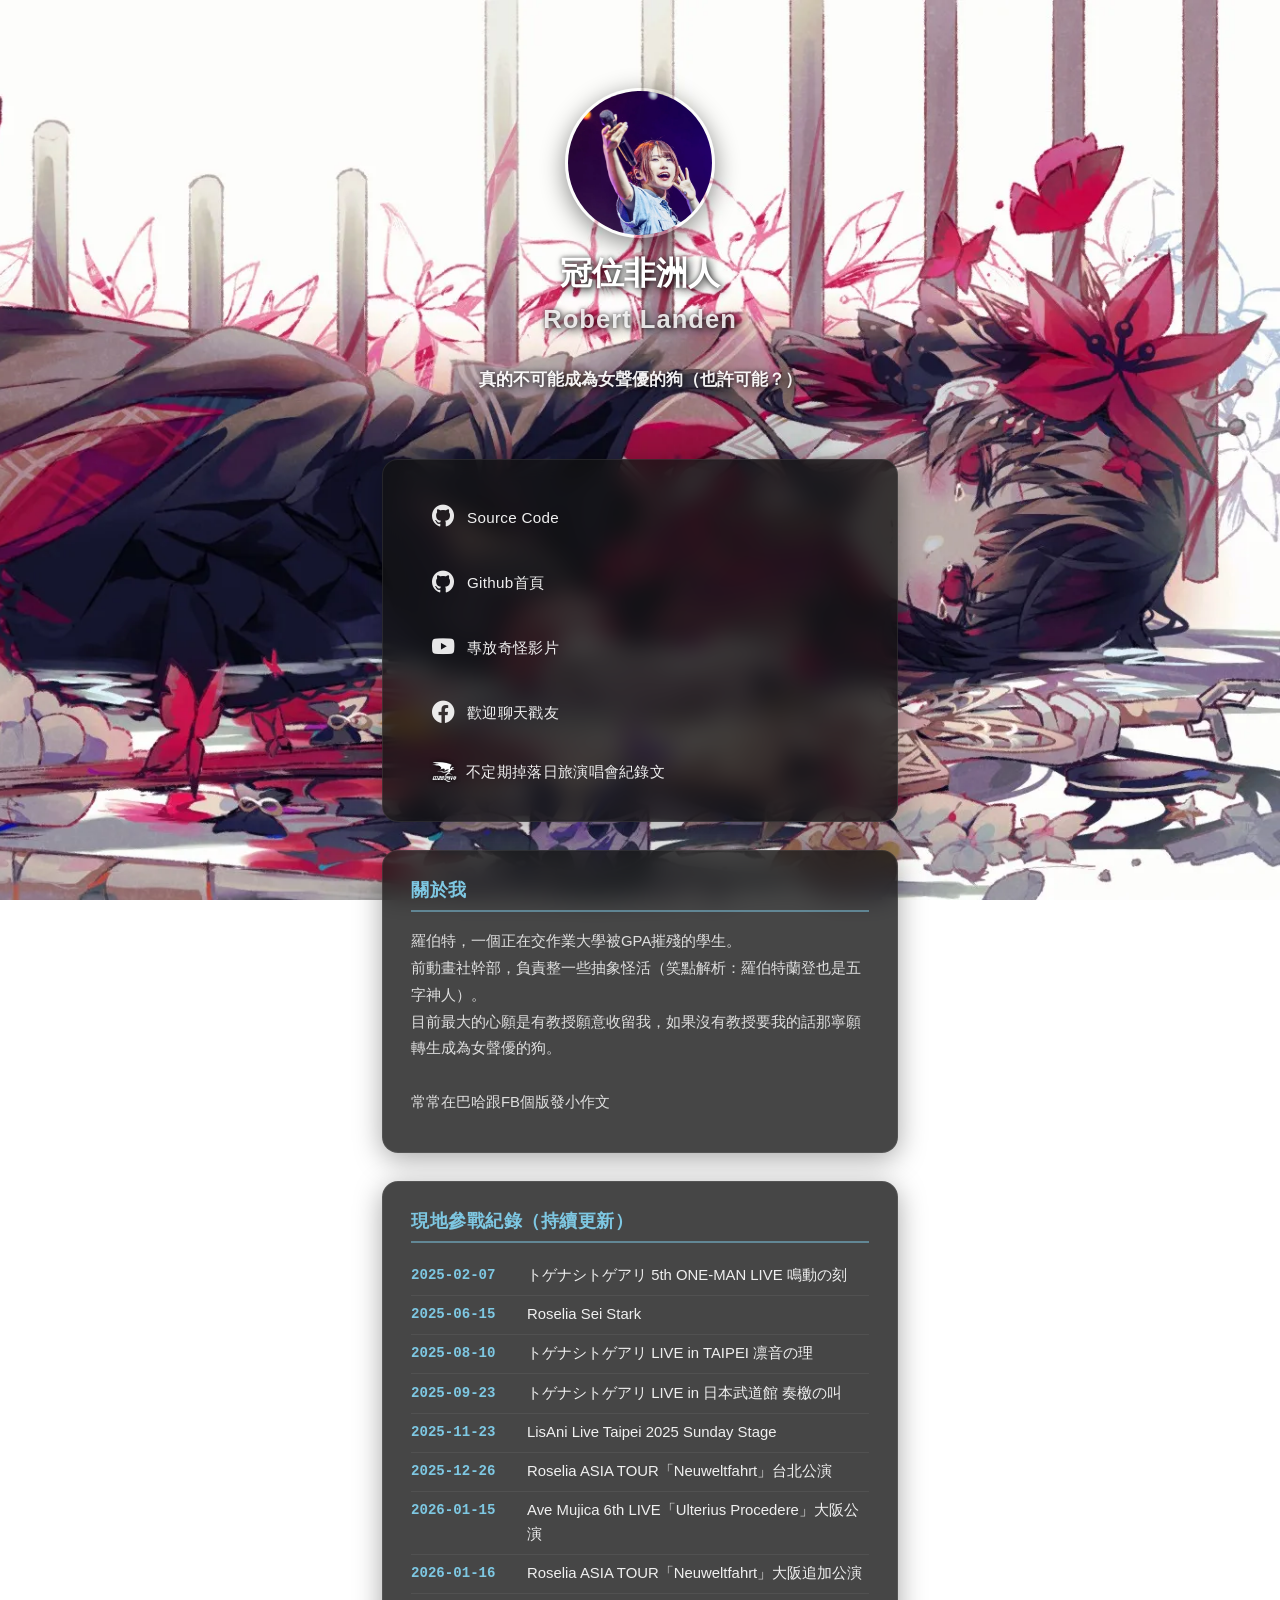
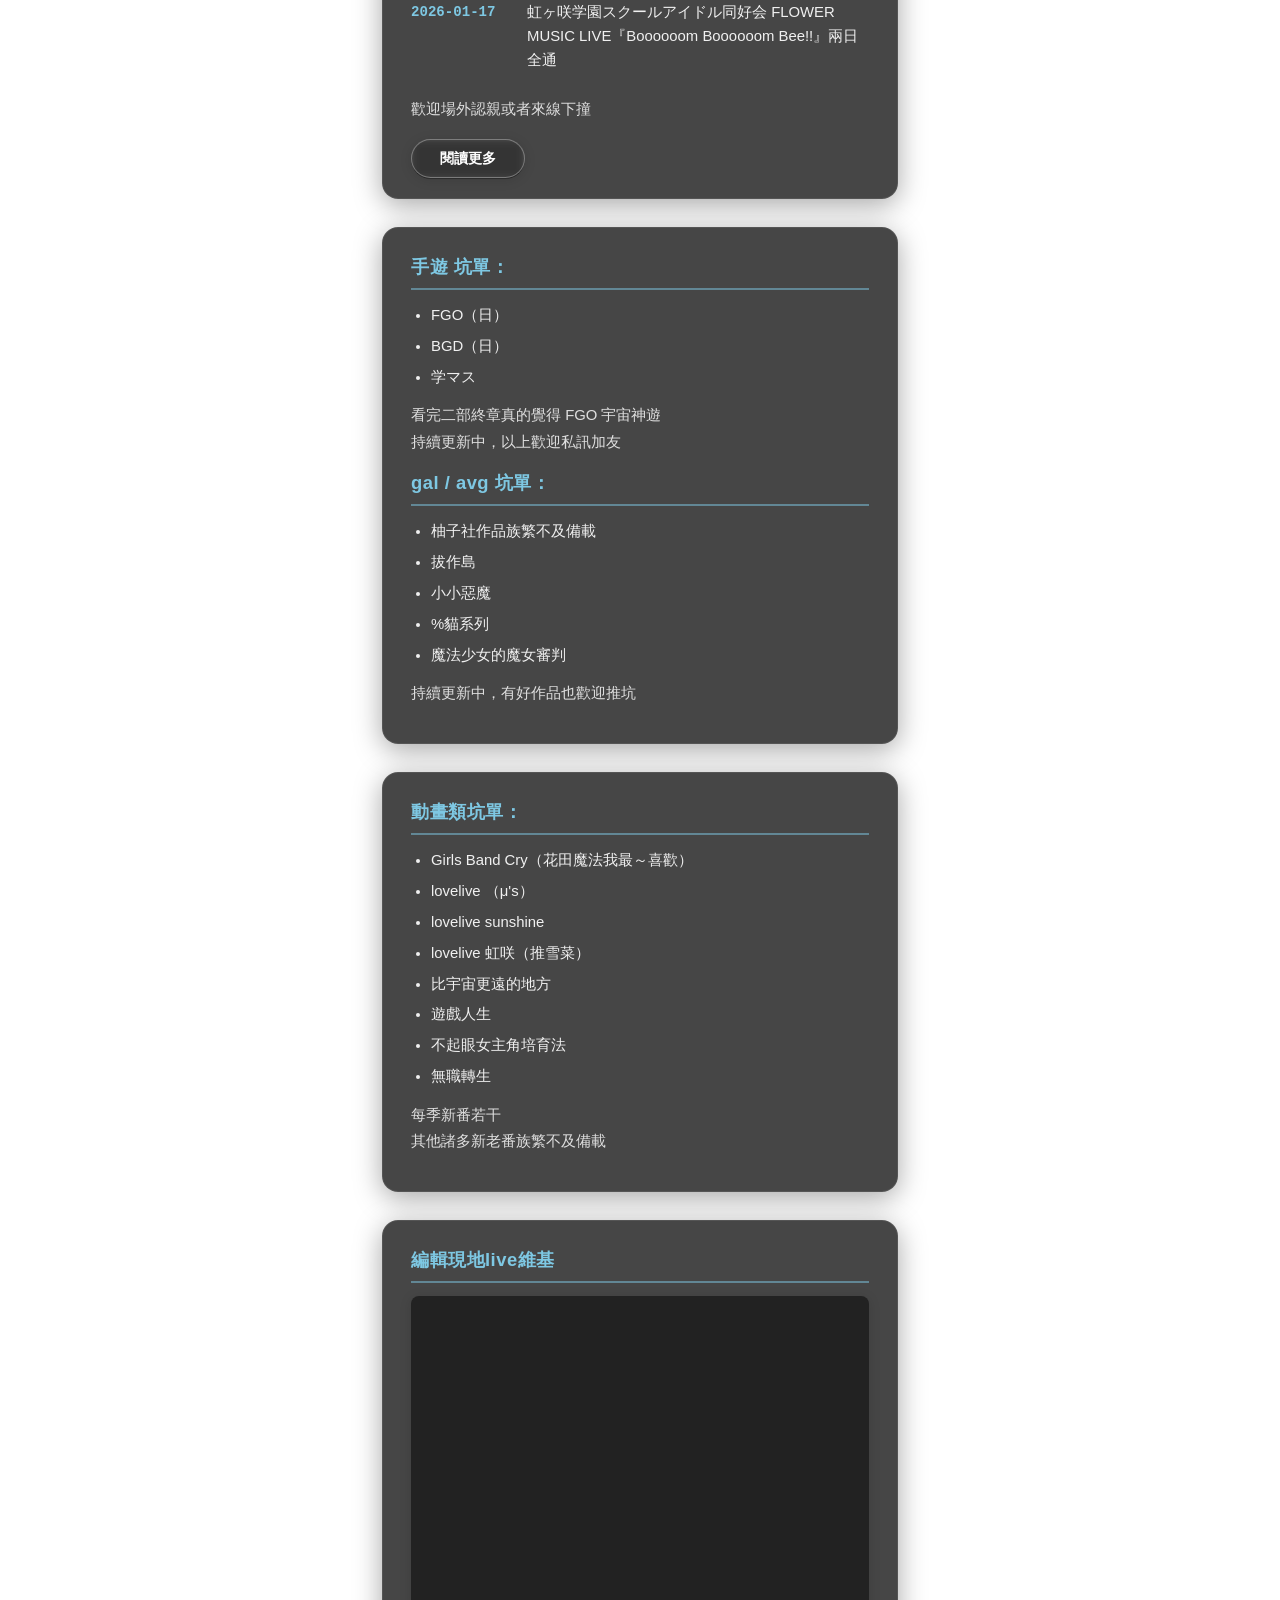
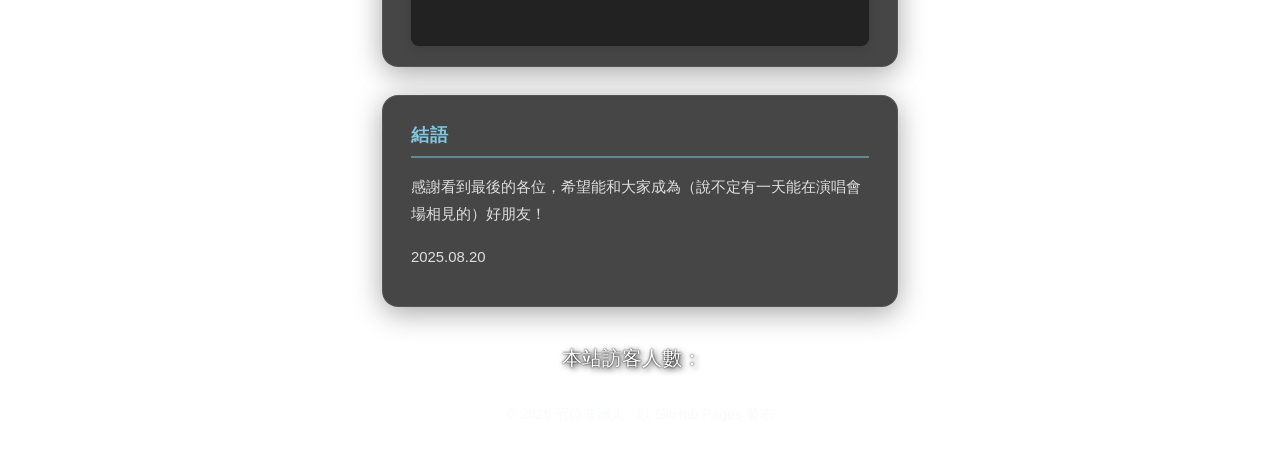
==== commit fbbe4b1b: "Update Template" ====
--- a/index.html
+++ b/index.html
@@ -8,35 +8,65 @@
   <link rel="stylesheet" href="https://cdn.jsdelivr.net/npm/bootstrap-icons@1.11.3/font/bootstrap-icons.min.css">
   <style>
     body {
-      background-image: url('assets/profile_bg.webp'); /* 桌面版背景 */
+      background-image: url('assets/profile_bg.webp');
       background-size: cover;
       background-position: right center;
       background-repeat: no-repeat;
       background-attachment: fixed;
       min-height: 100vh;
-    }
+      font-family: 'Segoe UI', 'Noto Sans TC', 'Helvetica Neue', Arial, sans-serif;
+      line-height: 1.8;
+    }
+    /* ── Card blocks ── */
     .general-block {
-      background: rgba(20,20,20,0.6);
-      color: #fff;
-      border-radius: 0.5rem;
-      box-shadow: 0 4px 24px rgba(0,0,0,0.2);
-      margin-bottom: 2rem;
-      padding: 2rem 2rem 1rem 2rem;
-      backdrop-filter: blur(2px);
-    }
+      background: rgba(18, 18, 18, 0.78);
+      color: #f0f0f0;
+      border-radius: 1rem;
+      box-shadow: 0 6px 28px rgba(0,0,0,0.35);
+      margin-bottom: 1.75rem;
+      padding: 1.75rem 1.75rem 1.25rem 1.75rem;
+      backdrop-filter: blur(12px);
+      -webkit-backdrop-filter: blur(12px);
+      border: 1px solid rgba(255,255,255,0.08);
+      transition: transform 0.2s ease, box-shadow 0.2s ease;
+    }
+    .general-block:hover {
+      transform: translateY(-2px);
+      box-shadow: 0 8px 32px rgba(0,0,0,0.45);
+    }
+    /* ── Section headers ── */
+    .general-block .h5, .general-block h2 {
+      font-size: 1.15rem;
+      font-weight: 700;
+      letter-spacing: 0.5px;
+      padding-bottom: 0.6rem;
+      margin-bottom: 0.85rem;
+      border-bottom: 2px solid rgba(126, 200, 227, 0.5);
+      color: #7ec8e3;
+    }
+    /* ── Profile ── */
     .profile-block {
       background: rgba(30,30,30,0);
       color: #fff;
       border-radius: 1.5rem;
-      box-shadow: 0 4px 24px rgba(0,0,0,0);
+      box-shadow: none;
       margin-bottom: 2rem;
-      padding: 2rem 1.5rem;
+      padding: 2.5rem 1.5rem 1.5rem;
       backdrop-filter: blur(0px);
     }
     .profile-block * {
       font-weight: bold !important;
-      text-shadow: 4px 4px 6px #000, 0 0 2px #000;
-    }
+      text-shadow: 3px 3px 8px rgba(0,0,0,0.85), 0 0 4px rgba(0,0,0,0.6);
+    }
+    .profile-block .h1 {
+      font-size: 2rem;
+    }
+    .profile-block .h4 {
+      font-size: 1.05rem;
+      line-height: 1.7;
+      opacity: 0.92;
+    }
+    /* ── Social links ── */
     .about-social-list {
       list-style: none;
       padding: 0;
@@ -45,48 +75,102 @@
     .about-social-item {
       display: flex;
       align-items: center;
-      margin-bottom: 0.5rem;
-      color: #fff;
+      padding: 0.6rem 0.75rem;
+      margin-bottom: 0.35rem;
+      border-radius: 0.5rem;
+      transition: background 0.2s;
+    }
+    .about-social-item:hover {
+      background: rgba(255,255,255,0.08);
     }
     .about-social-item i {
-      font-size: 1.5rem;
+      font-size: 1.4rem;
       margin-right: 0.75rem;
       min-width: 1.5rem;
+      opacity: 0.9;
     }
     .about-social-intro {
-      font-size: 1rem;
-      color: #fff;
+      font-size: 0.95rem;
+      color: #f0f0f0;
       font-weight: 500;
-      letter-spacing: 0.5px;
+      letter-spacing: 0.3px;
     }
     .litlink-social a {
       color: #fff;
       font-size: 2rem;
       margin: 0 0.5rem;
-      transition: color 0.2s;
+      transition: color 0.2s, transform 0.2s;
     }
     .litlink-social a:hover {
-      color: #ffd700;
-    }
+      color: #7ec8e3;
+      transform: scale(1.05);
+    }
+    /* ── Avatar ── */
     .litlink-avatar {
       width: 150px;
       height: 150px;
       object-fit: cover;
       border-radius: 50%;
-      /*border: 0px solid #fff;*/
-      /*black circular frame:*/
-      border: 3px solid #000;
-      box-shadow: 0 6px 18px rgba(0,0,0,0.35);
+      border: 3px solid rgba(255,255,255,0.25);
+      box-shadow: 0 6px 24px rgba(0,0,0,0.45);
       margin-bottom: 1rem;
     }
     .litlink-id {
-      font-size: 1.8rem;
-      color: #fff;
+      font-size: 1.6rem;
+      color: rgba(255,255,255,0.85);
       margin-top: 0.25rem;
+      letter-spacing: 1px;
+    }
+    /* ── Live list ── */
+    .live-list {
+      padding-left: 0;
+      list-style: none;
     }
     .live-list li {
-      padding-left: 120px;
-      text-indent: -120px;
+      display: flex;
+      gap: 0.75rem;
+      padding: 0.45rem 0;
+      border-bottom: 1px solid rgba(255,255,255,0.06);
+      line-height: 1.6;
+      font-size: 0.93rem;
+    }
+    .live-list li:last-child {
+      border-bottom: none;
+    }
+    .live-date {
+      font-family: 'Courier New', monospace;
+      white-space: nowrap;
+      color: #7ec8e3;
+      font-weight: 600;
+      font-size: 0.88rem;
+      min-width: 6.5rem;
+      flex-shrink: 0;
+    }
+    /* ── General lists ── */
+    .general-block ul:not(.about-social-list):not(.live-list) {
+      padding-left: 1.25rem;
+      margin-bottom: 0.75rem;
+    }
+    .general-block ul:not(.about-social-list):not(.live-list) li {
+      margin-bottom: 0.35rem;
+      line-height: 1.7;
+      font-size: 0.93rem;
+    }
+    .general-block p {
+      font-size: 0.93rem;
+      line-height: 1.8;
+      color: rgba(240,240,240,0.9);
+    }
+    /* ── Button ── */
+    .btn-outline-light {
+      border-radius: 2rem;
+      font-size: 0.9rem;
+      padding: 0.5rem 1.75rem;
+      transition: all 0.25s;
+    }
+    .btn-outline-light:hover {
+      background: rgba(255,255,255,0.18) !important;
+      transform: translateY(-1px);
     }
   </style>
 </head>
@@ -98,7 +182,7 @@
       <img src="assets/rina.webp" alt="個人照片" class="litlink-avatar" onerror="this.style.display='none'">
       <h1 class="h1 mb-1">冠位非洲人</h1>
       <div class="litlink-id">Robert Landen</div>
-      <p class="h4 mt-4">真的不可能成為女聲優的狗<br>（也許可能？）</p>
+      <p class="h4 mt-4">真的不可能成為女聲優的狗（也許可能？）</p>
     </div>
     <!-- Social Links Block -->
     <div class="general-block text-center litlink-social">
@@ -145,18 +229,18 @@
     <div class="general-block">
       <h2 class="h5">現地參戰紀錄（持續更新）</h2>
       <ul class="live-list">
-        <li><span style="font-family: 'Courier New', monospace;">2025-02-07</span> — トゲナシトゲアリ 5th ONE-MAN LIVE <br>鳴動の刻</li>
-        <li><span style="font-family: 'Courier New', monospace;">2025-06-15</span> — Roselia Sei Stark</li>
-        <li><span style="font-family: 'Courier New', monospace;">2025-08-10</span> — トゲナシトゲアリ LIVE in TAIPEI <br>凛音の理</li>
-        <li><span style="font-family: 'Courier New', monospace;">2025-09-23</span> — トゲナシトゲアリ LIVE in 日本武道館 <br>奏檄の叫</li>
-        <li><span style="font-family: 'Courier New', monospace;">2025-11-23</span> — LisAni Live Taipei 2025 Sunday Stage</li>
-        <li><span style="font-family: 'Courier New', monospace;">2025-12-26</span> — Roselia ASIA TOUR「Neuweltfahrt」<br>台北公演</li>
-        <li><span style="font-family: 'Courier New', monospace;">2026-01-15</span> — Ave Mujica 6th LIVE「Ulterius Procedere」大阪公演</li>
-        <li><span style="font-family: 'Courier New', monospace;">2026-01-16</span> — Roselia ASIA TOUR「Neuweltfahrt」<br>大阪追加公演</li>
-        <li><span style="font-family: 'Courier New', monospace;">2026-01-17</span> — 虹ヶ咲学園スクールアイドル同好会 FLOWER MUSIC LIVE『Boooooom Boooooom Bee!!』兩日全通</li>
+        <li><span class="live-date">2025-02-07</span><span>トゲナシトゲアリ 5th ONE-MAN LIVE 鳴動の刻</span></li>
+        <li><span class="live-date">2025-06-15</span><span>Roselia Sei Stark</span></li>
+        <li><span class="live-date">2025-08-10</span><span>トゲナシトゲアリ LIVE in TAIPEI 凛音の理</span></li>
+        <li><span class="live-date">2025-09-23</span><span>トゲナシトゲアリ LIVE in 日本武道館 奏檄の叫</span></li>
+        <li><span class="live-date">2025-11-23</span><span>LisAni Live Taipei 2025 Sunday Stage</span></li>
+        <li><span class="live-date">2025-12-26</span><span>Roselia ASIA TOUR「Neuweltfahrt」台北公演</span></li>
+        <li><span class="live-date">2026-01-15</span><span>Ave Mujica 6th LIVE「Ulterius Procedere」大阪公演</span></li>
+        <li><span class="live-date">2026-01-16</span><span>Roselia ASIA TOUR「Neuweltfahrt」大阪追加公演</span></li>
+        <li><span class="live-date">2026-01-17</span><span>虹ヶ咲学園スクールアイドル同好会 FLOWER MUSIC LIVE『Boooooom Boooooom Bee!!』兩日全通</span></li>
       </ul>
         <p>歡迎場外認親或者來線下撞</p>
-        <a href="docs/live.html" class="btn btn-outline-light" style="background:rgba(255,255,255,0.1);border:1.5px solid #fff;color:#fff;font-weight:bold;backdrop-filter:blur(2px);box-shadow:0 2px 8px rgba(0,0,0,0.08);padding:0.5rem 1.5rem;transition:background 0.2s;">
+        <a href="docs/live.html" class="btn btn-outline-light" style="background:rgba(255,255,255,0.1);border:1.5px solid rgba(255,255,255,0.3);color:#fff;font-weight:600;backdrop-filter:blur(4px);box-shadow:0 2px 12px rgba(0,0,0,0.15);">
             閱讀更多
         </a>
     </div>
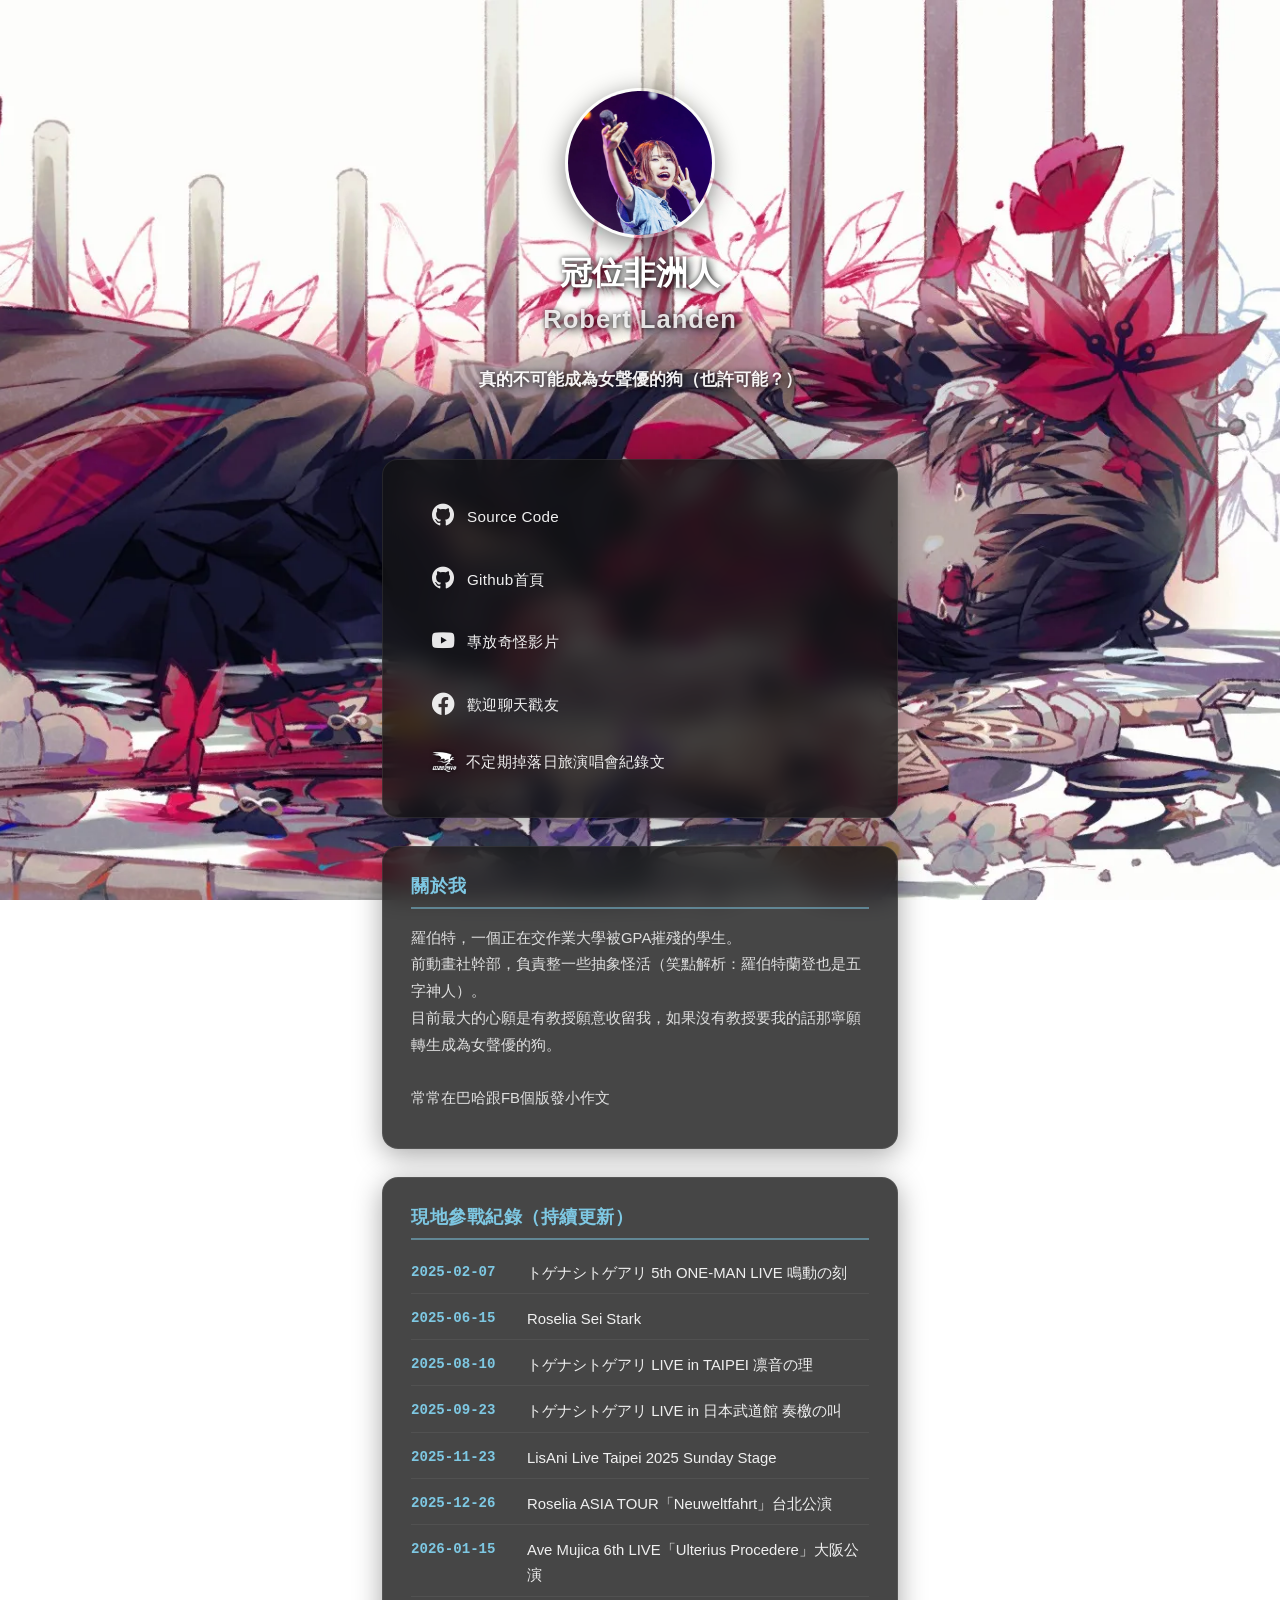
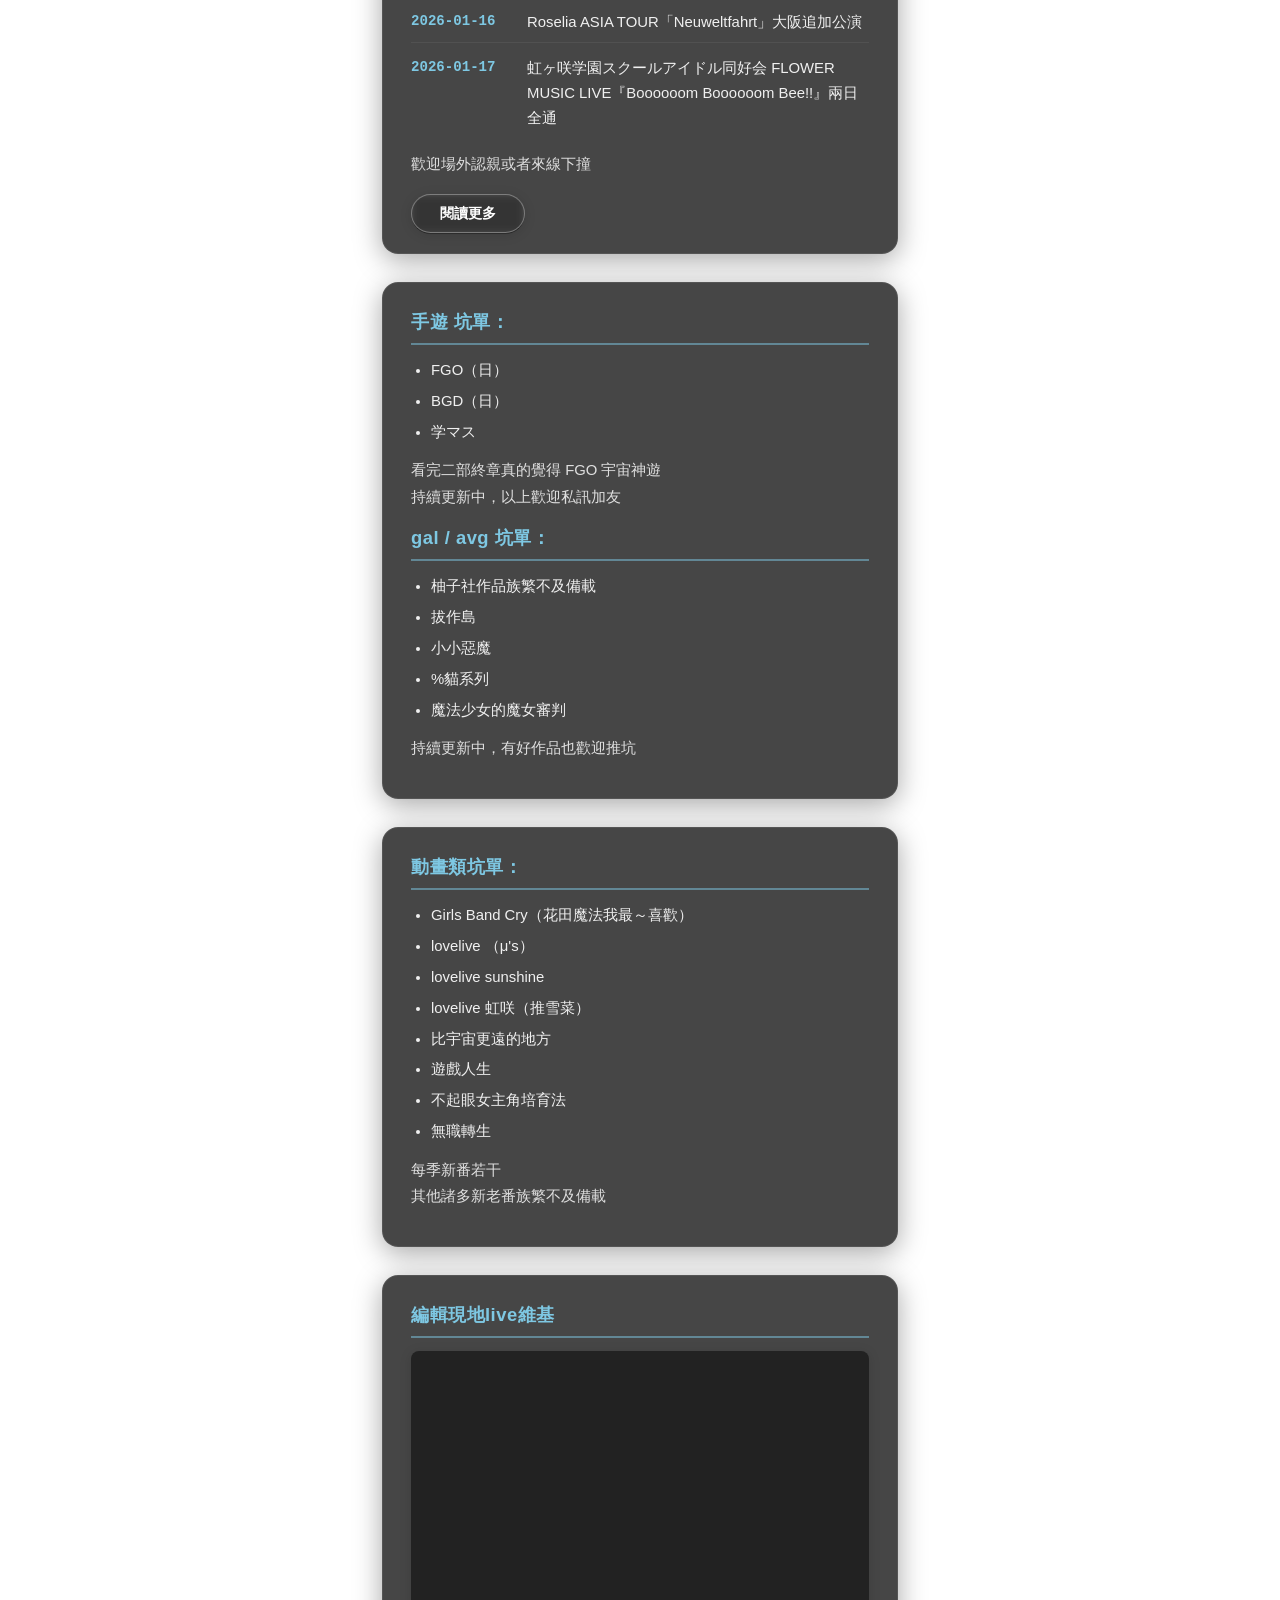
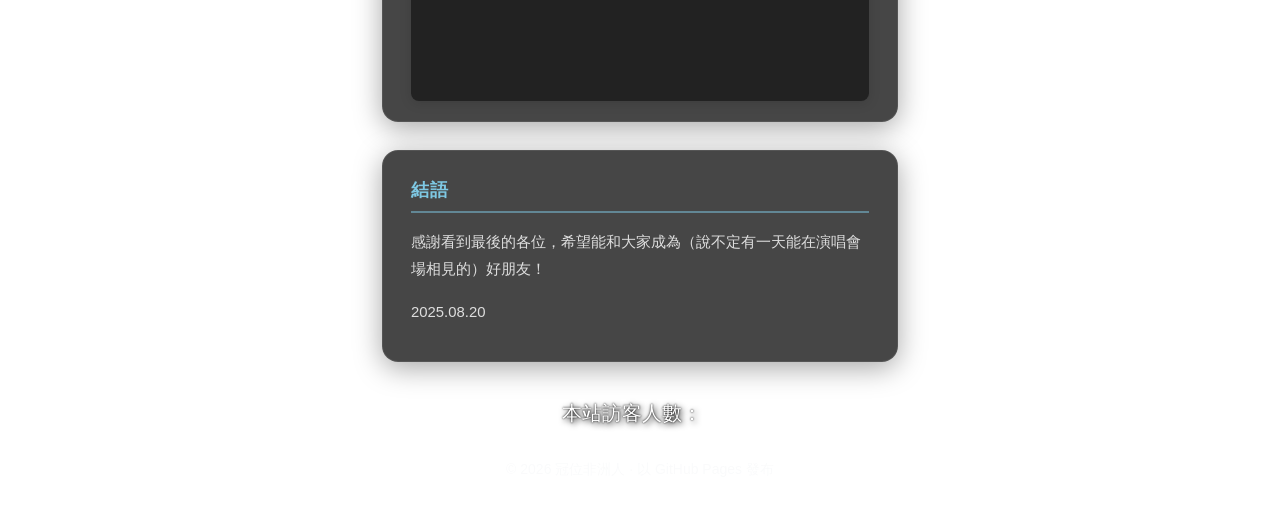
==== commit c7b3e0ab: "Reconstruct Pages" ====
--- a/index.html
+++ b/index.html
@@ -6,173 +6,8 @@
   <title>個人簡介｜冠位非洲人</title>
   <link href="https://cdn.jsdelivr.net/npm/bootstrap@5.3.3/dist/css/bootstrap.min.css" rel="stylesheet">
   <link rel="stylesheet" href="https://cdn.jsdelivr.net/npm/bootstrap-icons@1.11.3/font/bootstrap-icons.min.css">
-  <style>
-    body {
-      background-image: url('assets/profile_bg.webp');
-      background-size: cover;
-      background-position: right center;
-      background-repeat: no-repeat;
-      background-attachment: fixed;
-      min-height: 100vh;
-      font-family: 'Segoe UI', 'Noto Sans TC', 'Helvetica Neue', Arial, sans-serif;
-      line-height: 1.8;
-    }
-    /* ── Card blocks ── */
-    .general-block {
-      background: rgba(18, 18, 18, 0.78);
-      color: #f0f0f0;
-      border-radius: 1rem;
-      box-shadow: 0 6px 28px rgba(0,0,0,0.35);
-      margin-bottom: 1.75rem;
-      padding: 1.75rem 1.75rem 1.25rem 1.75rem;
-      backdrop-filter: blur(12px);
-      -webkit-backdrop-filter: blur(12px);
-      border: 1px solid rgba(255,255,255,0.08);
-      transition: transform 0.2s ease, box-shadow 0.2s ease;
-    }
-    .general-block:hover {
-      transform: translateY(-2px);
-      box-shadow: 0 8px 32px rgba(0,0,0,0.45);
-    }
-    /* ── Section headers ── */
-    .general-block .h5, .general-block h2 {
-      font-size: 1.15rem;
-      font-weight: 700;
-      letter-spacing: 0.5px;
-      padding-bottom: 0.6rem;
-      margin-bottom: 0.85rem;
-      border-bottom: 2px solid rgba(126, 200, 227, 0.5);
-      color: #7ec8e3;
-    }
-    /* ── Profile ── */
-    .profile-block {
-      background: rgba(30,30,30,0);
-      color: #fff;
-      border-radius: 1.5rem;
-      box-shadow: none;
-      margin-bottom: 2rem;
-      padding: 2.5rem 1.5rem 1.5rem;
-      backdrop-filter: blur(0px);
-    }
-    .profile-block * {
-      font-weight: bold !important;
-      text-shadow: 3px 3px 8px rgba(0,0,0,0.85), 0 0 4px rgba(0,0,0,0.6);
-    }
-    .profile-block .h1 {
-      font-size: 2rem;
-    }
-    .profile-block .h4 {
-      font-size: 1.05rem;
-      line-height: 1.7;
-      opacity: 0.92;
-    }
-    /* ── Social links ── */
-    .about-social-list {
-      list-style: none;
-      padding: 0;
-      margin: 0;
-    }
-    .about-social-item {
-      display: flex;
-      align-items: center;
-      padding: 0.6rem 0.75rem;
-      margin-bottom: 0.35rem;
-      border-radius: 0.5rem;
-      transition: background 0.2s;
-    }
-    .about-social-item:hover {
-      background: rgba(255,255,255,0.08);
-    }
-    .about-social-item i {
-      font-size: 1.4rem;
-      margin-right: 0.75rem;
-      min-width: 1.5rem;
-      opacity: 0.9;
-    }
-    .about-social-intro {
-      font-size: 0.95rem;
-      color: #f0f0f0;
-      font-weight: 500;
-      letter-spacing: 0.3px;
-    }
-    .litlink-social a {
-      color: #fff;
-      font-size: 2rem;
-      margin: 0 0.5rem;
-      transition: color 0.2s, transform 0.2s;
-    }
-    .litlink-social a:hover {
-      color: #7ec8e3;
-      transform: scale(1.05);
-    }
-    /* ── Avatar ── */
-    .litlink-avatar {
-      width: 150px;
-      height: 150px;
-      object-fit: cover;
-      border-radius: 50%;
-      border: 3px solid rgba(255,255,255,0.25);
-      box-shadow: 0 6px 24px rgba(0,0,0,0.45);
-      margin-bottom: 1rem;
-    }
-    .litlink-id {
-      font-size: 1.6rem;
-      color: rgba(255,255,255,0.85);
-      margin-top: 0.25rem;
-      letter-spacing: 1px;
-    }
-    /* ── Live list ── */
-    .live-list {
-      padding-left: 0;
-      list-style: none;
-    }
-    .live-list li {
-      display: flex;
-      gap: 0.75rem;
-      padding: 0.45rem 0;
-      border-bottom: 1px solid rgba(255,255,255,0.06);
-      line-height: 1.6;
-      font-size: 0.93rem;
-    }
-    .live-list li:last-child {
-      border-bottom: none;
-    }
-    .live-date {
-      font-family: 'Courier New', monospace;
-      white-space: nowrap;
-      color: #7ec8e3;
-      font-weight: 600;
-      font-size: 0.88rem;
-      min-width: 6.5rem;
-      flex-shrink: 0;
-    }
-    /* ── General lists ── */
-    .general-block ul:not(.about-social-list):not(.live-list) {
-      padding-left: 1.25rem;
-      margin-bottom: 0.75rem;
-    }
-    .general-block ul:not(.about-social-list):not(.live-list) li {
-      margin-bottom: 0.35rem;
-      line-height: 1.7;
-      font-size: 0.93rem;
-    }
-    .general-block p {
-      font-size: 0.93rem;
-      line-height: 1.8;
-      color: rgba(240,240,240,0.9);
-    }
-    /* ── Button ── */
-    .btn-outline-light {
-      border-radius: 2rem;
-      font-size: 0.9rem;
-      padding: 0.5rem 1.75rem;
-      transition: all 0.25s;
-    }
-    .btn-outline-light:hover {
-      background: rgba(255,255,255,0.18) !important;
-      transform: translateY(-1px);
-    }
-  </style>
+  <link rel="stylesheet" href="assets/css/shared.css">
+  <link rel="stylesheet" href="assets/css/index.css">
 </head>
 <body>
   <div class="container py-5" style="max-width: 540px;">
@@ -240,7 +75,7 @@
         <li><span class="live-date">2026-01-17</span><span>虹ヶ咲学園スクールアイドル同好会 FLOWER MUSIC LIVE『Boooooom Boooooom Bee!!』兩日全通</span></li>
       </ul>
         <p>歡迎場外認親或者來線下撞</p>
-        <a href="docs/live.html" class="btn btn-outline-light" style="background:rgba(255,255,255,0.1);border:1.5px solid rgba(255,255,255,0.3);color:#fff;font-weight:600;backdrop-filter:blur(4px);box-shadow:0 2px 12px rgba(0,0,0,0.15);">
+        <a href="docs/live.html" class="btn btn-outline-light btn-card">
             閱讀更多
         </a>
     </div>
@@ -304,23 +139,6 @@
   </div>
   <script src="https://cdn.jsdelivr.net/npm/bootstrap@5.3.3/dist/js/bootstrap.bundle.min.js"></script>
   <script src="https://busuanzi.ibruce.info/busuanzi/2.3/busuanzi.pure.mini.js"></script>
-  <script>
-    document.getElementById('y').textContent=new Date().getFullYear();
-
-    // 透過 GitHub API 獲取倉庫最後更新時間
-    fetch('https://api.github.com/repos/kevinwei1029/kevinwei1029.github.io')
-      .then(response => response.json())
-      .then(data => {
-        const lastUpdate = new Date(data.updated_at);
-        const formattedDate = lastUpdate.getFullYear() + '.' +
-          String(lastUpdate.getMonth() + 1).padStart(2, '0') + '.' +
-          String(lastUpdate.getDate()).padStart(2, '0');
-        document.getElementById('lastUpdateDate').textContent = formattedDate;
-      })
-      .catch(error => {
-        console.error('無法獲取更新時間:', error);
-        document.getElementById('lastUpdateDate').textContent = '2025.08.20';
-      });
-  </script>
+  <script src="assets/js/main.js"></script>
 </body>
 </html>
--- a/assets/css/shared.css
+++ b/assets/css/shared.css
@@ -0,0 +1,110 @@
+﻿/* ============================================================
+   shared.css — 全站共用樣式
+   ============================================================ */
+
+/* ── Base ── */
+body {
+  background-size: cover;
+  background-position: center;
+  background-repeat: no-repeat;
+  background-attachment: fixed;
+  min-height: 100vh;
+  font-family: 'Segoe UI', 'Noto Sans TC', 'Helvetica Neue', Arial, sans-serif;
+  line-height: 1.8;
+}
+
+/* ── Card blocks ── */
+.general-block {
+  background: rgba(18, 18, 18, 0.78);
+  color: #f0f0f0;
+  border-radius: 1rem;
+  box-shadow: 0 6px 28px rgba(0,0,0,0.35);
+  margin-bottom: 1.75rem;
+  padding: 1.75rem 1.75rem 1.25rem 1.75rem;
+  backdrop-filter: blur(12px);
+  -webkit-backdrop-filter: blur(12px);
+  border: 1px solid rgba(255,255,255,0.08);
+  transition: transform 0.2s ease, box-shadow 0.2s ease;
+}
+.general-block:hover {
+  transform: translateY(-2px);
+  box-shadow: 0 8px 32px rgba(0,0,0,0.45);
+}
+
+/* ── Section headers ── */
+.general-block .h4,
+.general-block .h5,
+.general-block h2 {
+  font-size: 1.15rem;
+  font-weight: 700;
+  letter-spacing: 0.5px;
+  padding-bottom: 0.6rem;
+  margin-bottom: 0.85rem;
+  border-bottom: 2px solid rgba(126, 200, 227, 0.5);
+  color: #7ec8e3;
+}
+.general-block h2 p {
+  color: #7ec8e3;
+  margin-bottom: 0;
+}
+
+/* ── Lists inside cards ── */
+.general-block ul {
+  padding-left: 1.25rem;
+  margin-bottom: 0.75rem;
+}
+.general-block ul li {
+  margin-bottom: 0.35rem;
+  line-height: 1.7;
+  font-size: 0.93rem;
+}
+.general-block p {
+  font-size: 0.93rem;
+  line-height: 1.8;
+  color: rgba(240,240,240,0.9);
+}
+
+/* ── Profile block ── */
+.profile-block {
+  background: rgba(30,30,30,0);
+  color: #fff;
+  border-radius: 1.5rem;
+  box-shadow: none;
+  margin-bottom: 2rem;
+  padding: 2.5rem 1.5rem 1.5rem;
+  backdrop-filter: blur(0px);
+}
+.profile-block * {
+  font-weight: bold !important;
+  text-shadow: 3px 3px 8px rgba(0,0,0,0.85), 0 0 4px rgba(0,0,0,0.6);
+}
+.profile-block .h1 {
+  font-size: 2rem;
+}
+
+/* ── Button ── */
+.btn-outline-light {
+  border-radius: 2rem;
+  font-size: 0.9rem;
+  padding: 0.5rem 1.75rem;
+  transition: all 0.25s;
+}
+.btn-outline-light:hover {
+  background: rgba(255,255,255,0.18) !important;
+  transform: translateY(-1px);
+}
+
+/* ── Shared button inline style helper ── */
+.btn-card {
+  background: rgba(255,255,255,0.1);
+  border: 1.5px solid rgba(255,255,255,0.3);
+  color: #fff;
+  font-weight: 600;
+  backdrop-filter: blur(4px);
+  box-shadow: 0 2px 12px rgba(0,0,0,0.15);
+}
+
+/* ── Footer ── */
+.site-footer {
+  opacity: 0.7;
+}
--- a/assets/css/index.css
+++ b/assets/css/index.css
@@ -0,0 +1,105 @@
+﻿/* ============================================================
+   index.css — 首頁專用樣式
+   ============================================================ */
+
+/* ── Background ── */
+body {
+  background-image: url('../profile_bg.webp');
+  background-position: right center;
+}
+
+/* ── Profile extras ── */
+.profile-block .h4 {
+  font-size: 1.05rem;
+  line-height: 1.7;
+  opacity: 0.92;
+}
+
+/* ── Social links ── */
+.about-social-list {
+  list-style: none;
+  padding: 0;
+  margin: 0;
+}
+.about-social-item {
+  display: flex;
+  align-items: center;
+  padding: 0.6rem 0.75rem;
+  margin-bottom: 0.35rem;
+  border-radius: 0.5rem;
+  transition: background 0.2s;
+}
+.about-social-item:hover {
+  background: rgba(255,255,255,0.08);
+}
+.about-social-item i {
+  font-size: 1.4rem;
+  margin-right: 0.75rem;
+  min-width: 1.5rem;
+  opacity: 0.9;
+}
+.about-social-intro {
+  font-size: 0.95rem;
+  color: #f0f0f0;
+  font-weight: 500;
+  letter-spacing: 0.3px;
+}
+.litlink-social a {
+  color: #fff;
+  font-size: 2rem;
+  margin: 0 0.5rem;
+  transition: color 0.2s, transform 0.2s;
+}
+.litlink-social a:hover {
+  color: #7ec8e3;
+  transform: scale(1.05);
+}
+
+/* ── Avatar ── */
+.litlink-avatar {
+  width: 150px;
+  height: 150px;
+  object-fit: cover;
+  border-radius: 50%;
+  border: 3px solid rgba(255,255,255,0.25);
+  box-shadow: 0 6px 24px rgba(0,0,0,0.45);
+  margin-bottom: 1rem;
+}
+.litlink-id {
+  font-size: 1.6rem;
+  color: rgba(255,255,255,0.85);
+  margin-top: 0.25rem;
+  letter-spacing: 1px;
+}
+
+/* ── Live list (index summary) ── */
+.live-list {
+  padding-left: 0;
+  list-style: none;
+}
+.live-list li {
+  display: flex;
+  gap: 0.75rem;
+  padding: 0.45rem 0;
+  border-bottom: 1px solid rgba(255,255,255,0.06);
+  line-height: 1.6;
+  font-size: 0.93rem;
+}
+.live-list li:last-child {
+  border-bottom: none;
+}
+.live-date {
+  font-family: 'Courier New', monospace;
+  white-space: nowrap;
+  color: #7ec8e3;
+  font-weight: 600;
+  font-size: 0.88rem;
+  min-width: 6.5rem;
+  flex-shrink: 0;
+}
+
+/* ── Override nested list padding for social list & live list ── */
+.general-block ul.about-social-list,
+.general-block ul.live-list {
+  padding-left: 0;
+}
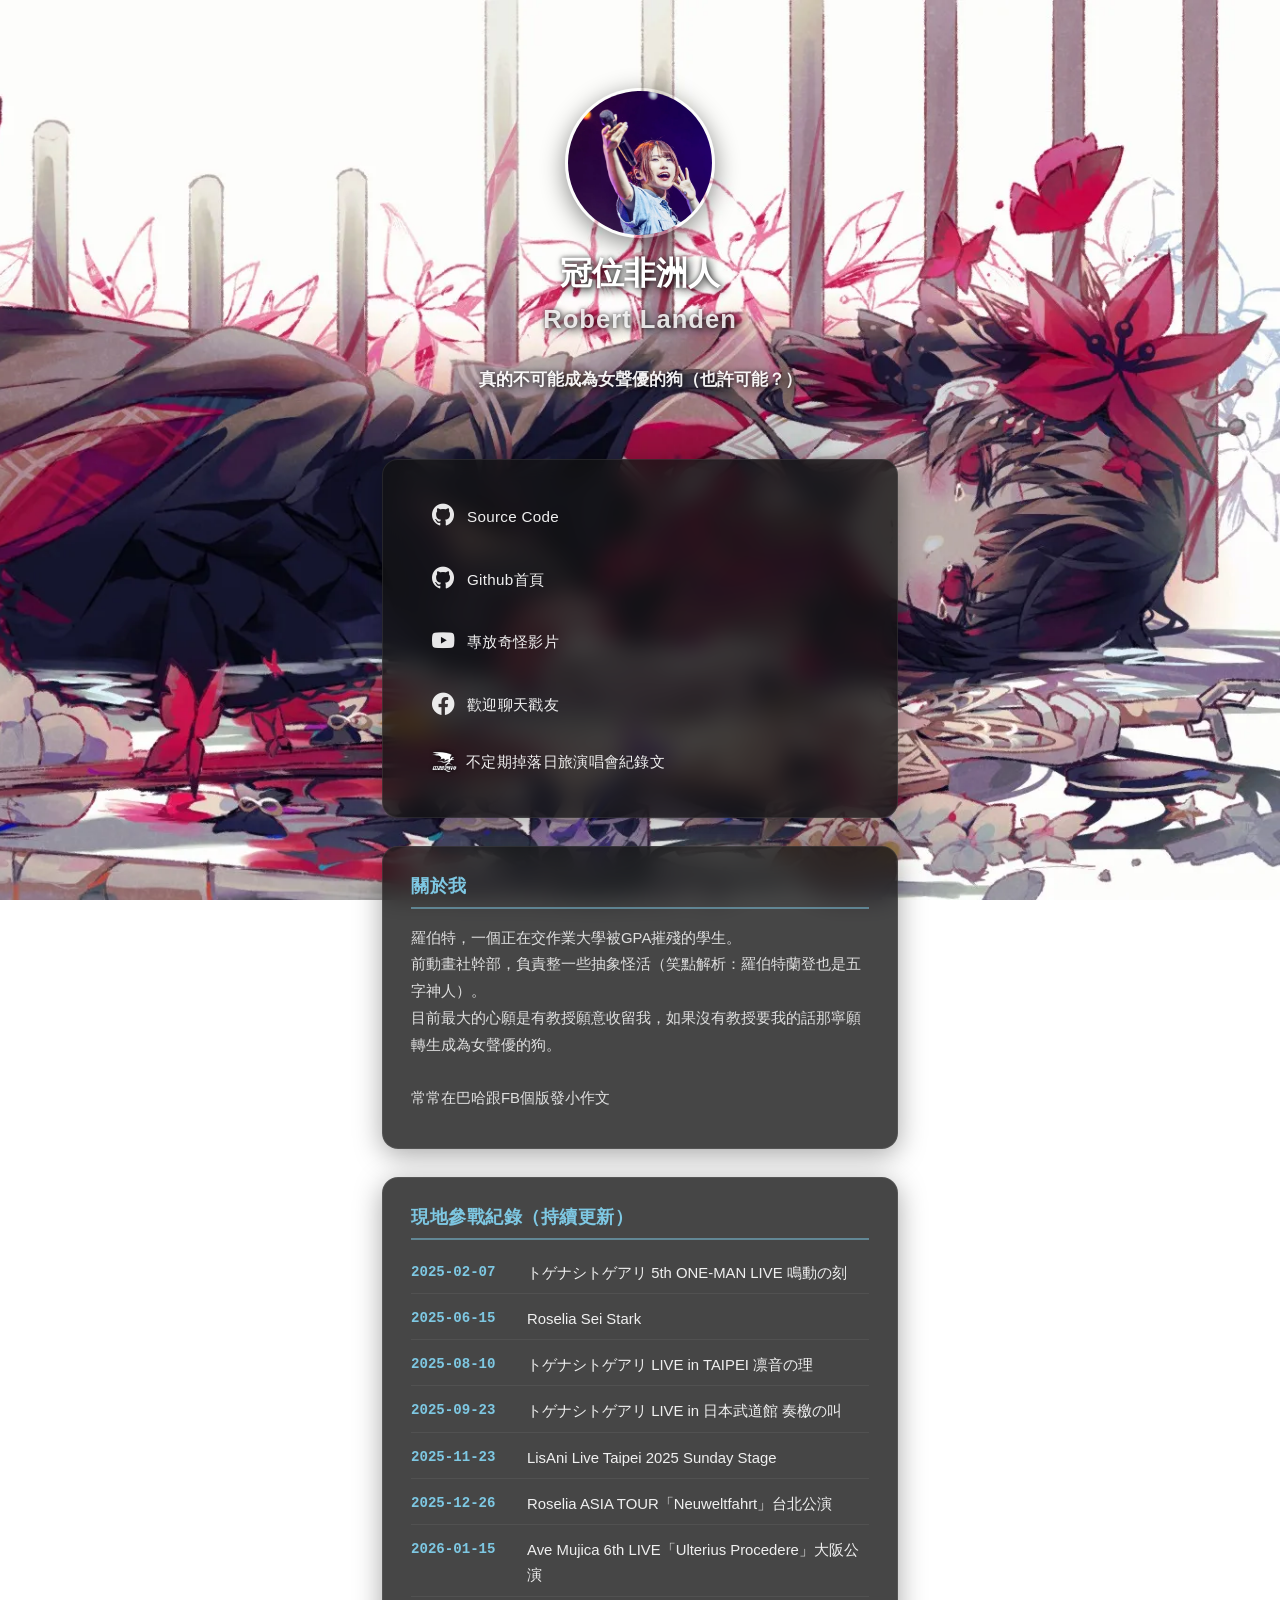
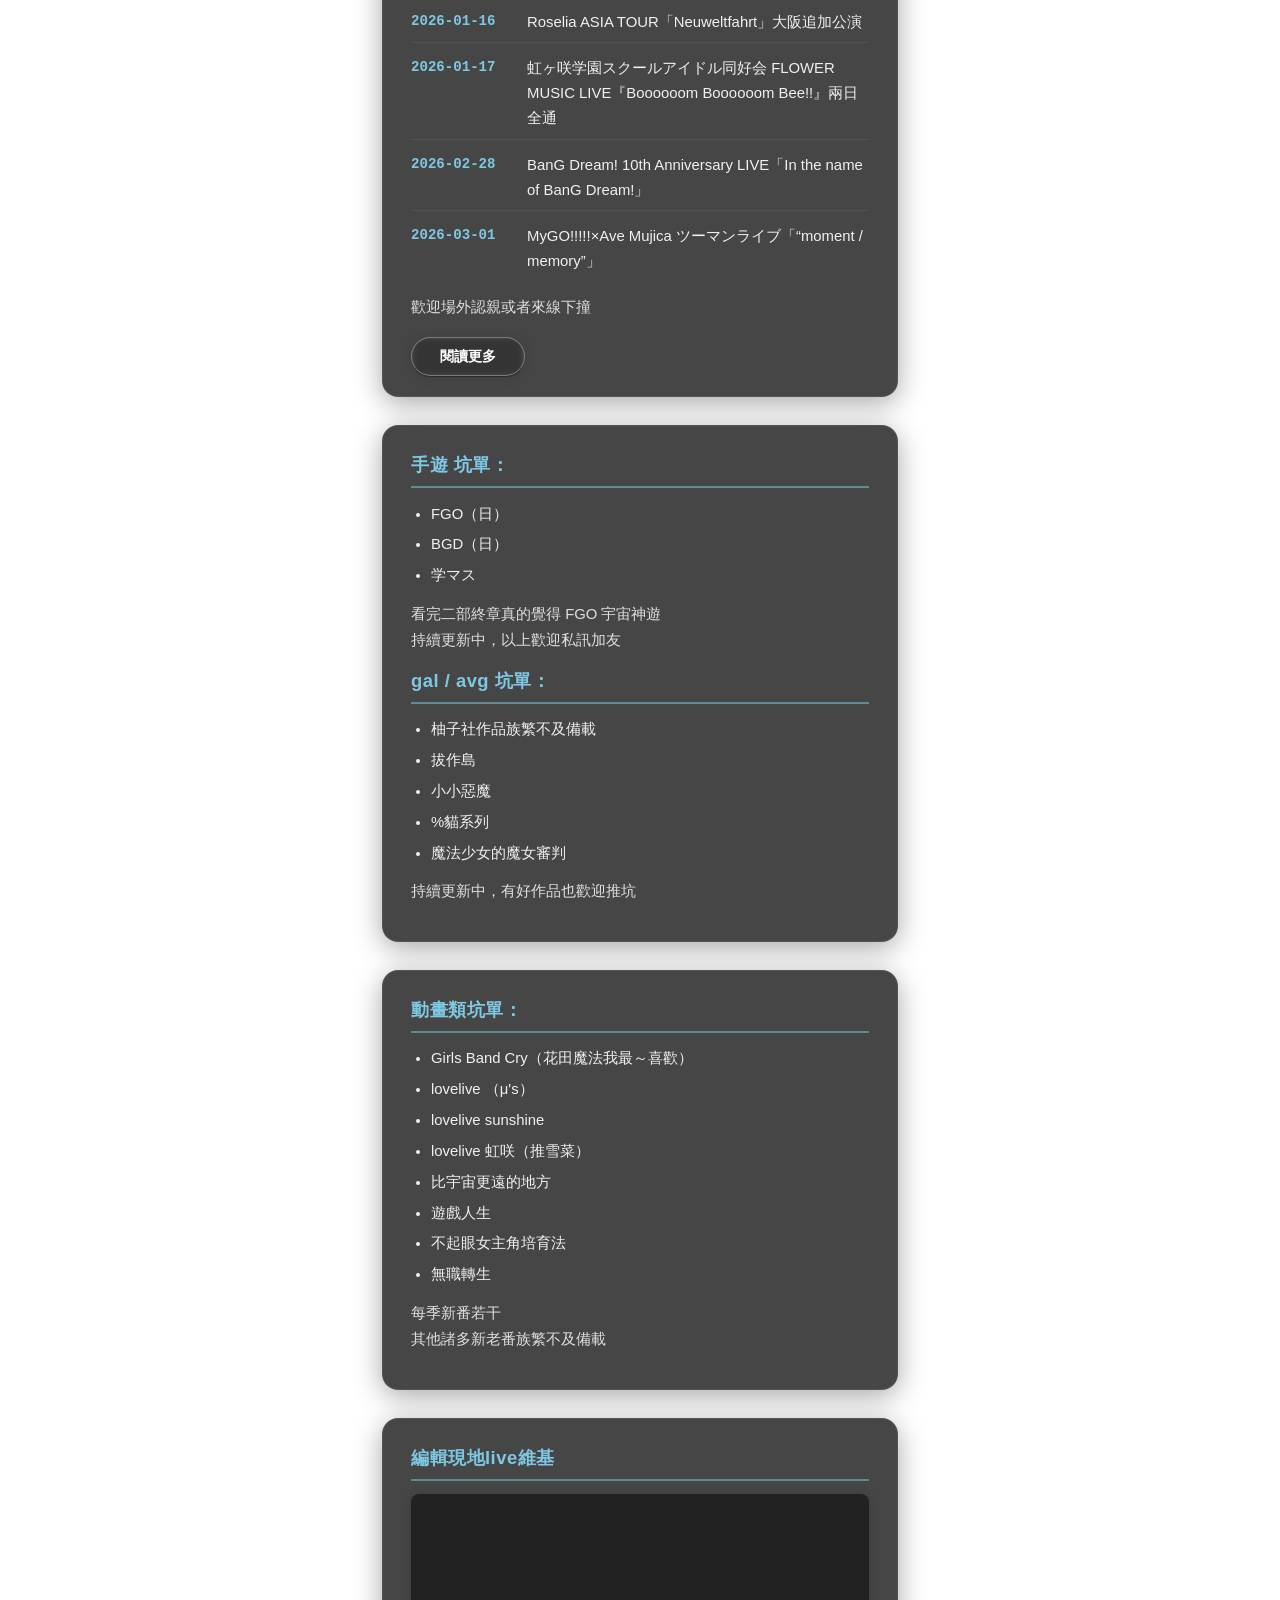
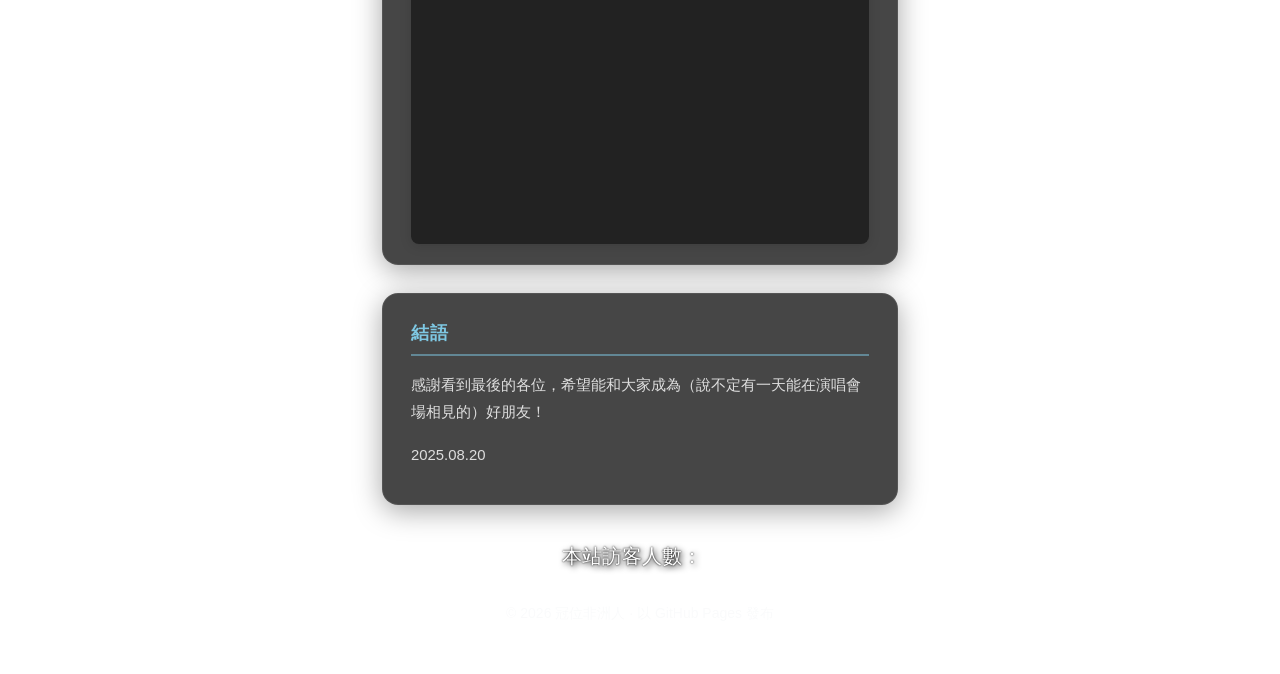
==== commit 14390ae7: "Update Lives" ====
--- a/index.html
+++ b/index.html
@@ -73,6 +73,8 @@
         <li><span class="live-date">2026-01-15</span><span>Ave Mujica 6th LIVE「Ulterius Procedere」大阪公演</span></li>
         <li><span class="live-date">2026-01-16</span><span>Roselia ASIA TOUR「Neuweltfahrt」大阪追加公演</span></li>
         <li><span class="live-date">2026-01-17</span><span>虹ヶ咲学園スクールアイドル同好会 FLOWER MUSIC LIVE『Boooooom Boooooom Bee!!』兩日全通</span></li>
+        <li><span class="live-date">2026-02-28</span><span>BanG Dream! 10th Anniversary LIVE「In the name of BanG Dream!」</span></li>
+        <li><span class="live-date">2026-03-01</span><span>MyGO!!!!!×Ave Mujica ツーマンライブ「“moment / memory”」</span></li>
       </ul>
         <p>歡迎場外認親或者來線下撞</p>
         <a href="docs/live.html" class="btn btn-outline-light btn-card">
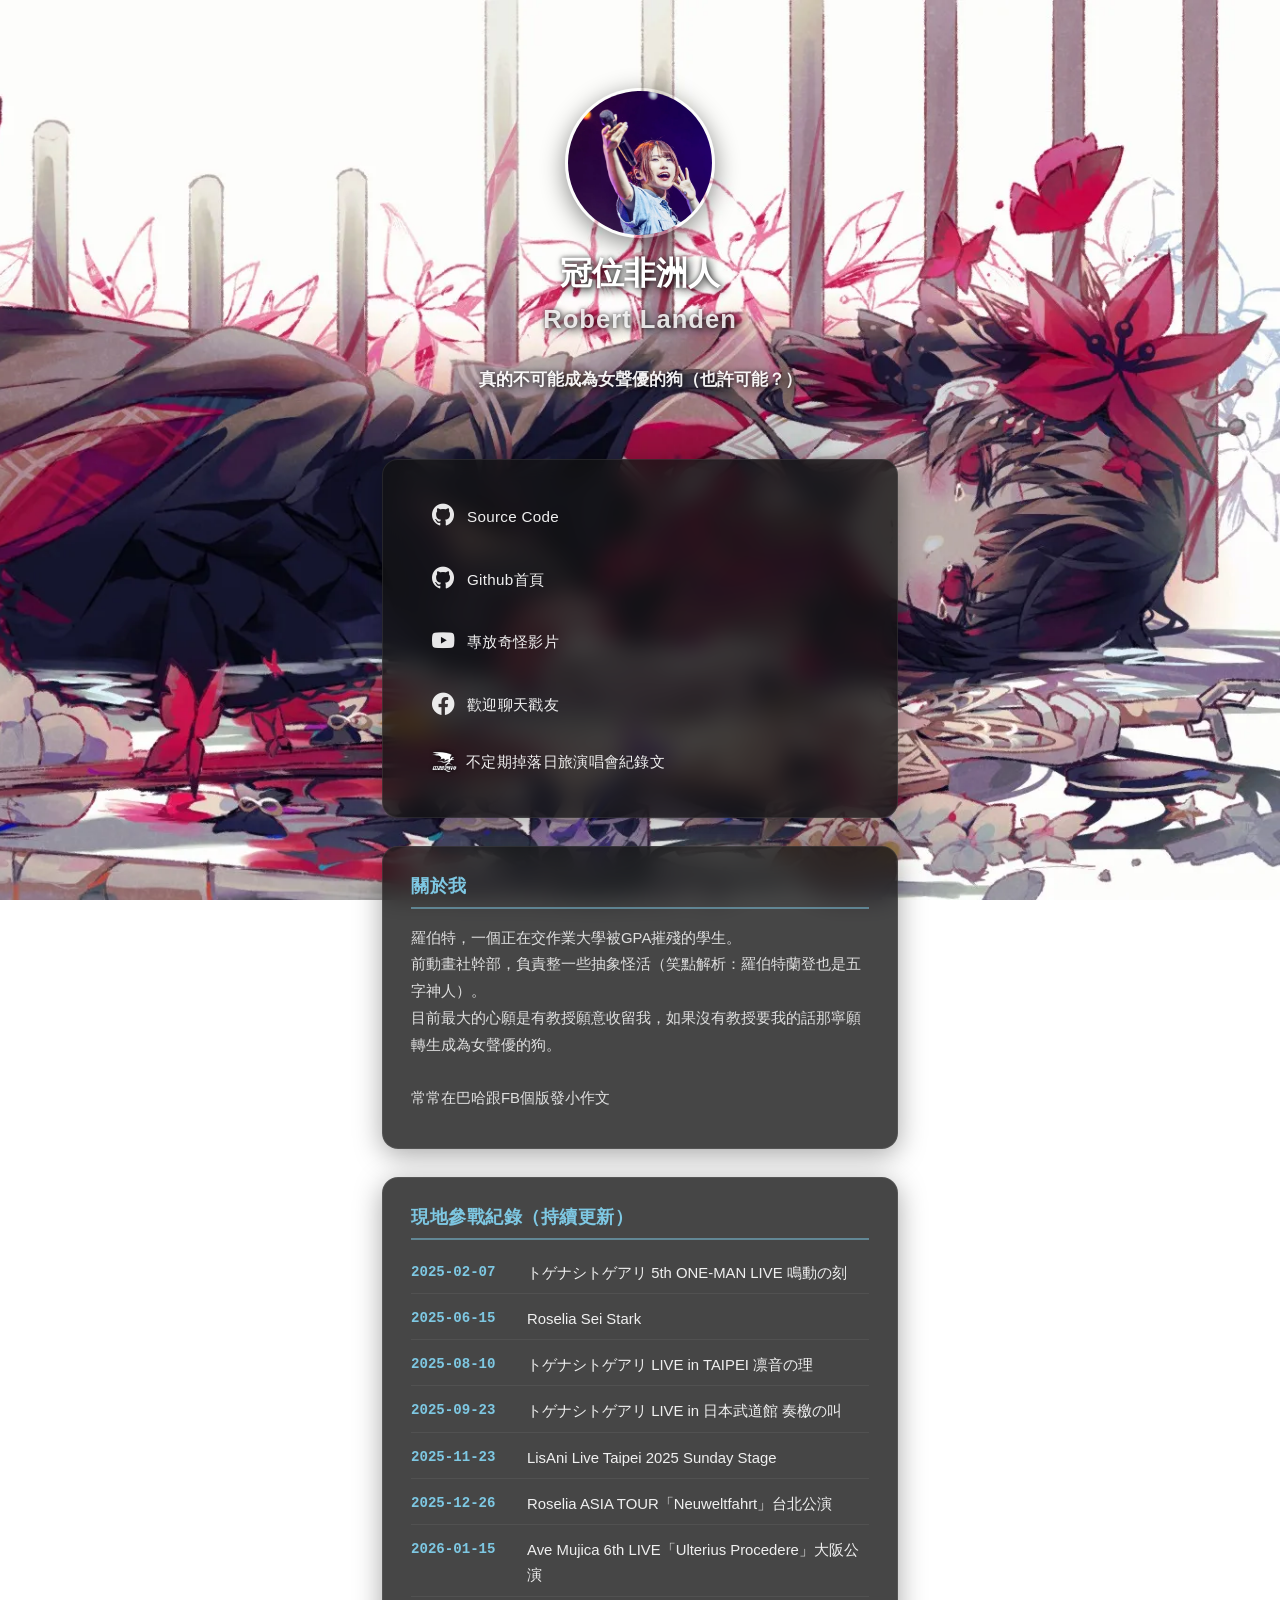
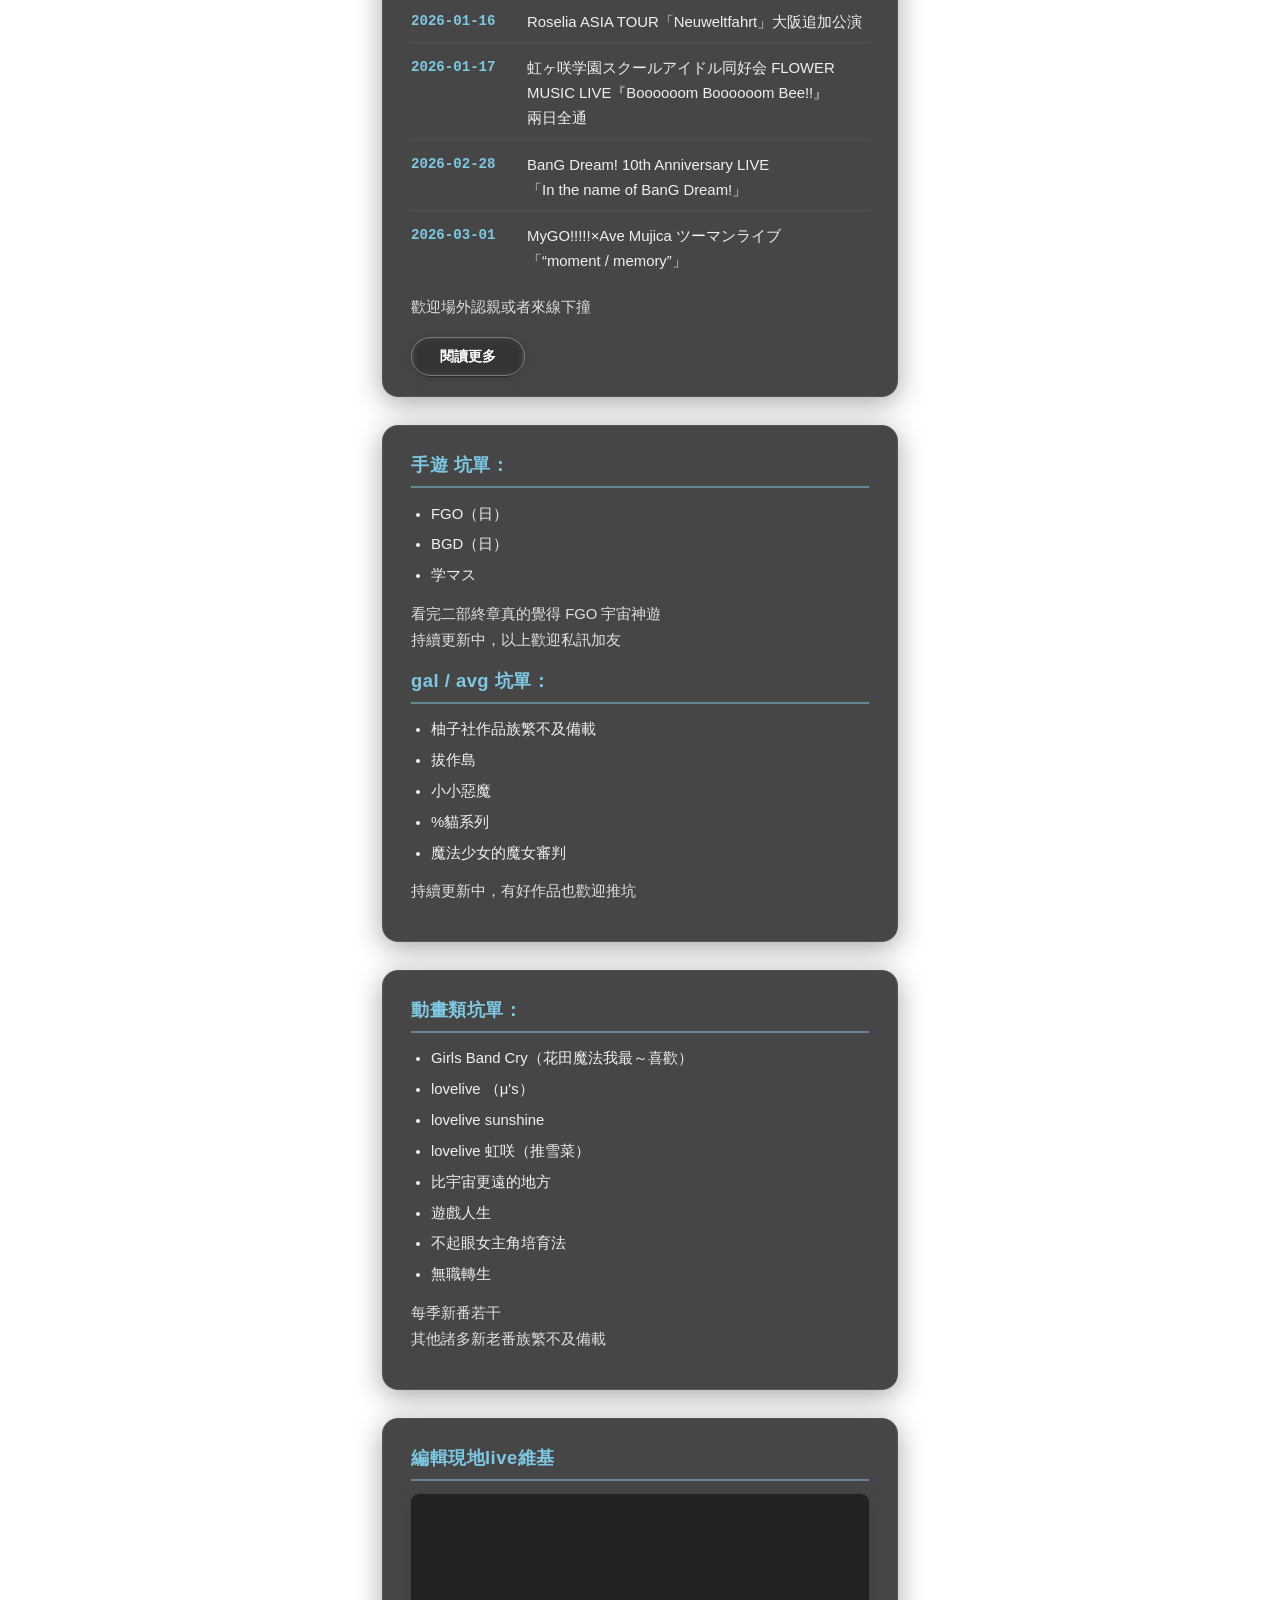
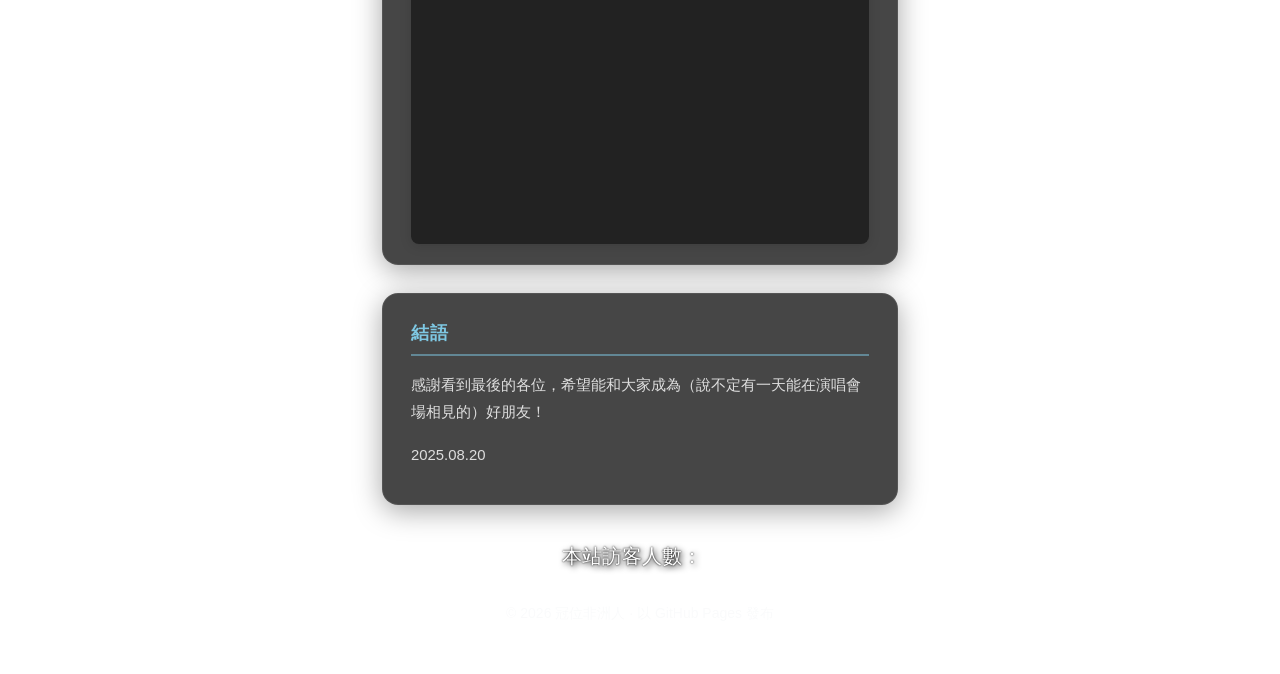
==== commit c60f25a5: "Update Text" ====
--- a/index.html
+++ b/index.html
@@ -72,9 +72,9 @@
         <li><span class="live-date">2025-12-26</span><span>Roselia ASIA TOUR「Neuweltfahrt」台北公演</span></li>
         <li><span class="live-date">2026-01-15</span><span>Ave Mujica 6th LIVE「Ulterius Procedere」大阪公演</span></li>
         <li><span class="live-date">2026-01-16</span><span>Roselia ASIA TOUR「Neuweltfahrt」大阪追加公演</span></li>
-        <li><span class="live-date">2026-01-17</span><span>虹ヶ咲学園スクールアイドル同好会 FLOWER MUSIC LIVE『Boooooom Boooooom Bee!!』兩日全通</span></li>
-        <li><span class="live-date">2026-02-28</span><span>BanG Dream! 10th Anniversary LIVE「In the name of BanG Dream!」</span></li>
-        <li><span class="live-date">2026-03-01</span><span>MyGO!!!!!×Ave Mujica ツーマンライブ「“moment / memory”」</span></li>
+        <li><span class="live-date">2026-01-17</span><span>虹ヶ咲学園スクールアイドル同好会 FLOWER MUSIC LIVE『Boooooom Boooooom Bee!!』<br>兩日全通</span></li>
+        <li><span class="live-date">2026-02-28</span><span>BanG Dream! 10th Anniversary LIVE<br>「In the name of BanG Dream!」</span></li>
+        <li><span class="live-date">2026-03-01</span><span>MyGO!!!!!×Ave Mujica ツーマンライブ<br>「“moment / memory”」</span></li>
       </ul>
         <p>歡迎場外認親或者來線下撞</p>
         <a href="docs/live.html" class="btn btn-outline-light btn-card">
